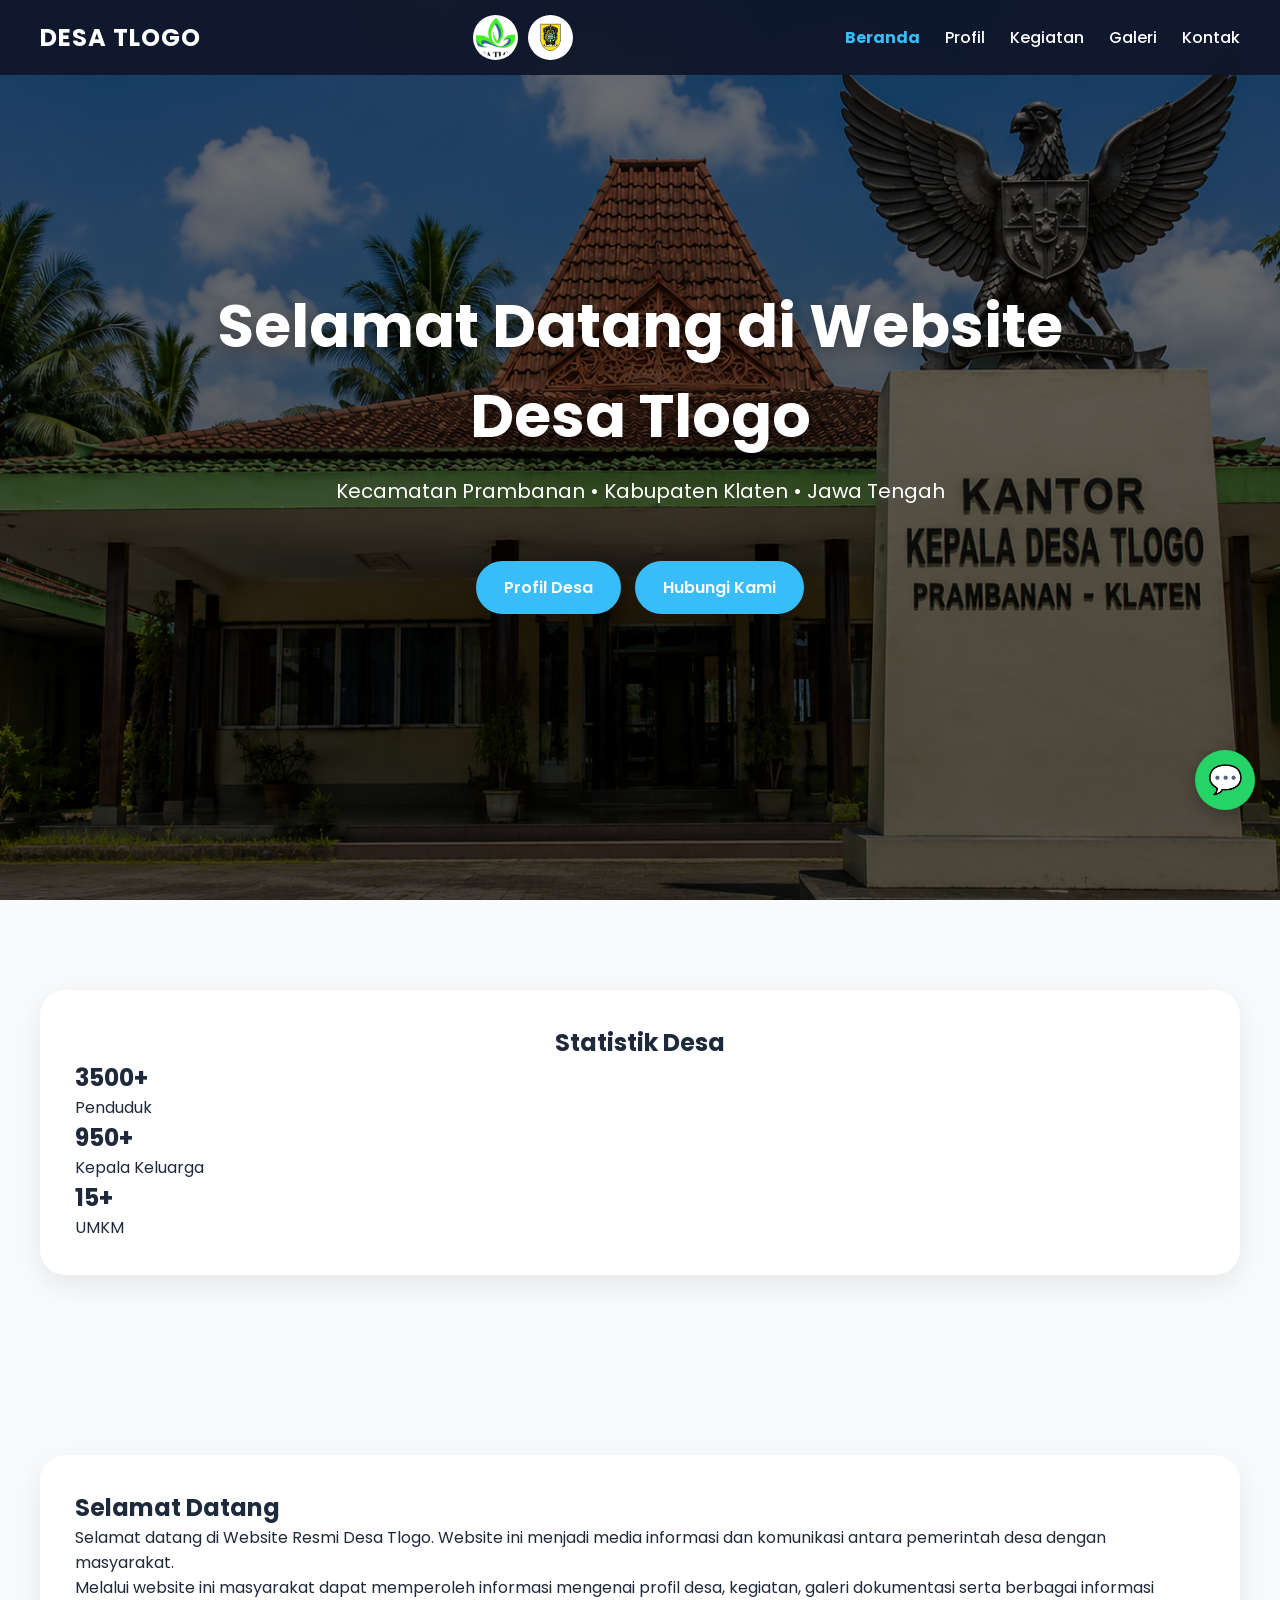
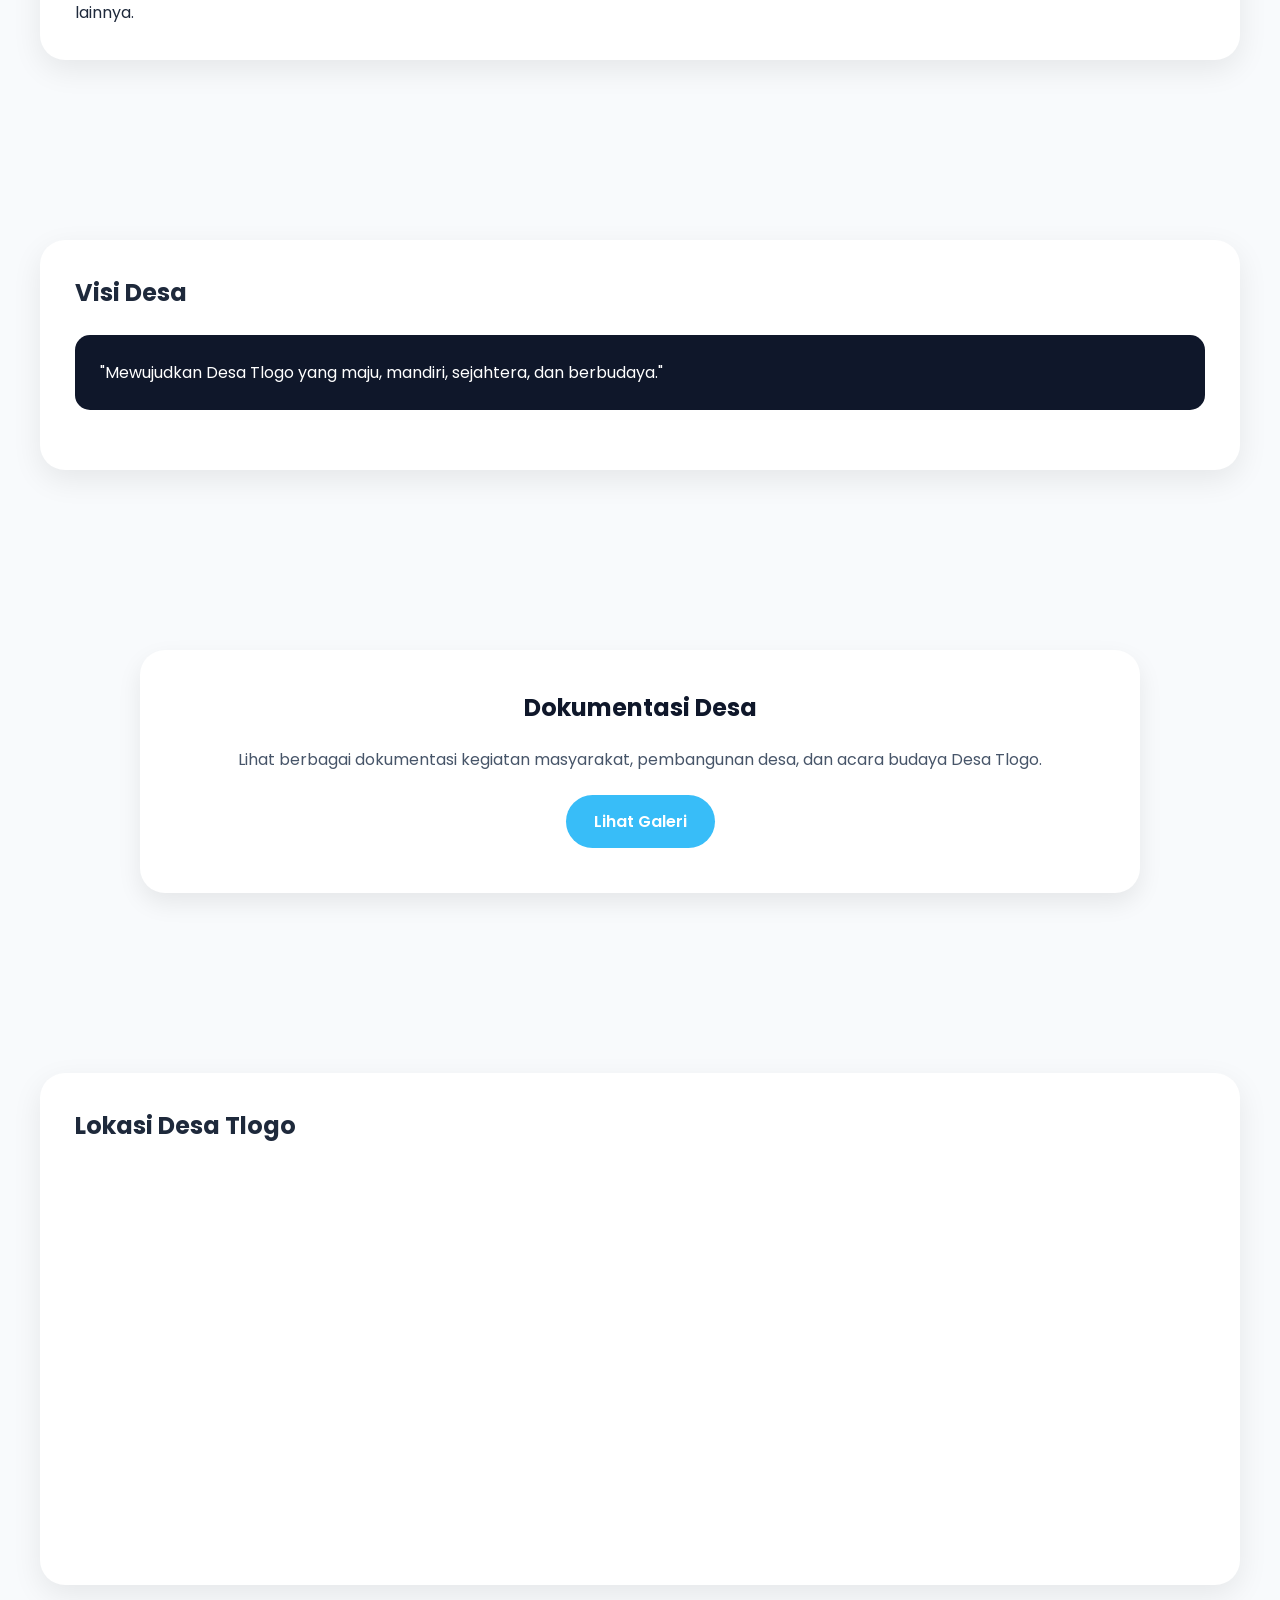
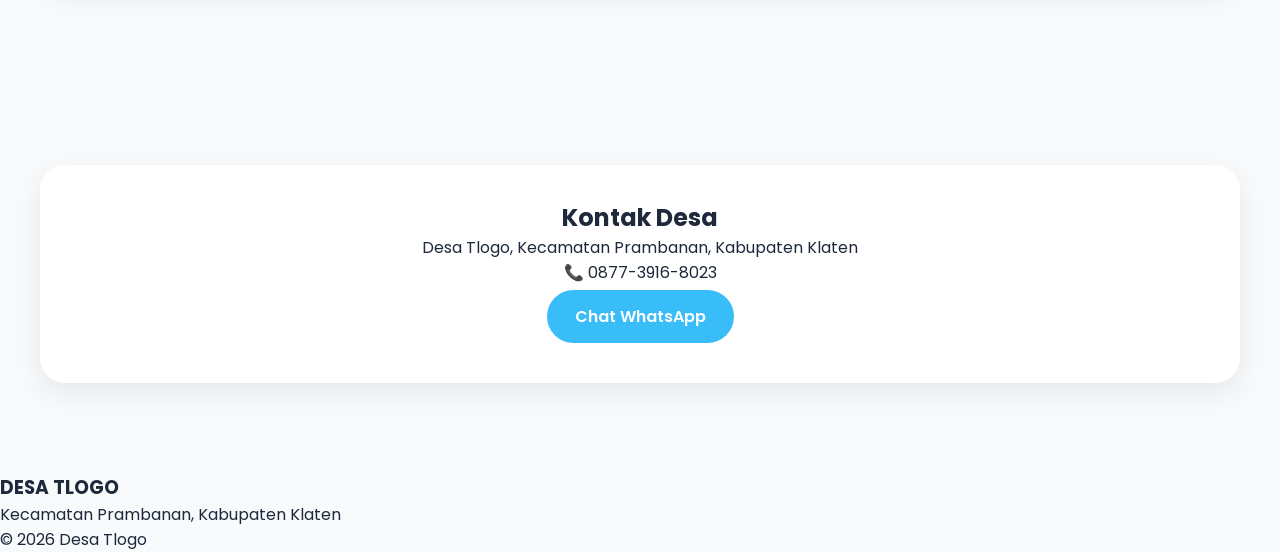
==== index.html @ f0f94051 "Add files via upload" ====
<!DOCTYPE html>
<html lang="id">
<head>
<meta charset="UTF-8">
<meta name="viewport" content="width=device-width, initial-scale=1.0">

<title>Desa Tlogo</title>

<link rel="stylesheet" href="style.css">

<link rel="preconnect" href="https://fonts.googleapis.com">
<link href="https://fonts.googleapis.com/css2?family=Poppins:wght@300;400;500;600;700&display=swap" rel="stylesheet">

</head>

<body>

<!-- ================= HEADER ================= -->

<header class="header">

    <div class="header-title">
        DESA TLOGO
    </div>

    <div class="header-logos">
        <img src="assets/logo-desa.jpg" class="logo-img" alt="Logo Desa">
        <img src="assets/logo-klaten.jpg" class="logo-img" alt="Logo Klaten">
    </div>

    <ul class="menu">
        <li><a href="index.html">Beranda</a></li>
        <li><a href="profil.html">Profil</a></li>
        <li><a href="kegiatan.html">Kegiatan</a></li>
        <li><a href="galeri.html">Galeri</a></li>
        <li><a href="kontak.html">Kontak</a></li>
    </ul>

</header>

<!-- ================= HERO ================= -->

<section class="hero">

    <img src="assets/bg-utama.jpg" class="hero-bg" alt="Desa Tlogo">

    <div class="hero-overlay"></div>

    <div class="hero-text">

        <h1>
            Selamat Datang di Website Desa Tlogo
        </h1>

        <p>
            Kecamatan Prambanan • Kabupaten Klaten • Jawa Tengah
        </p>

        <br>

        <a href="profil.html" class="btn">
            Profil Desa
        </a>

        <a href="kontak.html" class="btn">
            Hubungi Kami
        </a>

    </div>

</section>

<!-- ================= STATISTIK ================= -->

<section class="section">

    <div class="card">

        <h2 style="text-align:center;">
            Statistik Desa
        </h2>

        <div class="grid-kegiatan">

            <div class="kegiatan-item">
                <h2>3500+</h2>
                <p>Penduduk</p>
            </div>

            <div class="kegiatan-item">
                <h2>950+</h2>
                <p>Kepala Keluarga</p>
            </div>

            <div class="kegiatan-item">
                <h2>15+</h2>
                <p>UMKM</p>
            </div>

        </div>

    </div>

</section>

<!-- ================= SAMBUTAN ================= -->

<section class="section">

    <div class="card">

        <h2>Selamat Datang</h2>

        <p>
            Selamat datang di Website Resmi Desa Tlogo.
            Website ini menjadi media informasi dan komunikasi
            antara pemerintah desa dengan masyarakat.
        </p>

        <p>
            Melalui website ini masyarakat dapat memperoleh
            informasi mengenai profil desa, kegiatan,
            galeri dokumentasi serta berbagai informasi lainnya.
        </p>

    </div>

</section>

<!-- ================= VISI ================= -->

<section class="section">

    <div class="card">

        <h2>Visi Desa</h2>

        <div class="box-visi">

            "Mewujudkan Desa Tlogo yang maju,
            mandiri, sejahtera, dan berbudaya."

        </div>

    </div>

</section>

<!-- ================= GALERI DESA ================= -->

<section class="section">

    <div class="welcome-card">

        <h2>Dokumentasi Desa</h2>

        <p>
            Lihat berbagai dokumentasi kegiatan masyarakat,
            pembangunan desa, dan acara budaya Desa Tlogo.
        </p>

        <a href="galeri.html" class="btn">
            Lihat Galeri
        </a>

    </div>

</section>

<!-- ================= GOOGLE MAPS ================= -->

<section class="section">

    <div class="card">

        <h2>Lokasi Desa Tlogo</h2>

        <iframe
        src="https://www.google.com/maps?q=Desa+Tlogo+Prambanan+Klaten&output=embed"
        width="100%"
        height="400"
        style="border:0;border-radius:12px;"
        loading="lazy">
        </iframe>

    </div>

</section>

<!-- ================= KONTAK CEPAT ================= -->

<section class="section">

    <div class="card" style="text-align:center;">

        <h2>Kontak Desa</h2>

        <p>
            Desa Tlogo, Kecamatan Prambanan,
            Kabupaten Klaten
        </p>

        <p>
            📞 0877-3916-8023
        </p>

        <a href="https://wa.me/6287739168023"
           target="_blank"
           class="btn">

           Chat WhatsApp

        </a>

    </div>

</section>

<!-- ================= LIGHTBOX ================= -->

<div id="lightbox" class="lightbox">

    <span class="close-btn" onclick="closeImage()">
        &times;
    </span>

    <img id="lightbox-img" src="" alt="Preview">

</div>

<!-- ================= FOOTER ================= -->

<footer>

    <h3>DESA TLOGO</h3>

    <p>
        Kecamatan Prambanan, Kabupaten Klaten
    </p>

    <p>
        © 2026 Desa Tlogo
    </p>

</footer>

<!-- ================= WHATSAPP FLOAT ================= -->

<a href="https://wa.me/6287739168023"
   class="wa-float"
   target="_blank">

   💬

</a>

<!-- ================= BACK TO TOP ================= -->

<a href="#" class="back-top">
    ↑
</a>

<!-- ================= SCRIPT ================= -->

<script>

function openImage(src){
    document.getElementById("lightbox").style.display = "flex";
    document.getElementById("lightbox-img").src = src;
}

function closeImage(){
    document.getElementById("lightbox").style.display = "none";
}

</script>

<script src="script.js"></script>

</body>
</html>
---- style.css ----
/* ====================================
   DESA TLOGO PREMIUM WEBSITE
==================================== */

*{
    margin:0;
    padding:0;
    box-sizing:border-box;
}

html{
    scroll-behavior:smooth;
}

body{
    font-family:'Poppins',sans-serif;
    background:#f8fafc;
    color:#1e293b;
    overflow-x:hidden;
}

/* ====================================
   HEADER
==================================== */

.header{

    position:fixed;
    top:0;
    left:0;

    width:100%;

    display:flex;
    justify-content:space-between;
    align-items:center;

    padding:15px 40px;

    background:rgba(15,23,42,.95);

    backdrop-filter:blur(10px);

    z-index:9999;
}

.header-title{

    color:white;
    font-size:24px;
    font-weight:700;
    letter-spacing:1px;
}

.header-logos{

    display:flex;
    align-items:center;
    gap:10px;
}

.logo-img{

    width:45px;
    height:45px;

    border-radius:50%;

    object-fit:cover;

    background:white;
    padding:3px;
}

.menu{

    display:flex;
    gap:25px;

    list-style:none;
}

.menu a{

    color:white;
    text-decoration:none;

    font-weight:500;

    transition:.3s;
}

.menu a:hover{

    color:#38bdf8;
}

/* ====================================
   HERO
==================================== */

.hero{

    position:relative;

    width:100%;
    height:100vh;

    overflow:hidden;
}

.hero-bg{

    width:100%;
    height:100%;

    object-fit:cover;
}

.hero-overlay{

    position:absolute;

    top:0;
    left:0;

    width:100%;
    height:100%;

    background:
    linear-gradient(
        rgba(0,0,0,.55),
        rgba(0,0,0,.65)
    );
}

.hero-text{

    position:absolute;

    top:50%;
    left:50%;

    transform:
    translate(-50%,-50%);

    text-align:center;

    color:white;

    width:90%;
    max-width:900px;
}

.hero-text h1{

    font-size:60px;
    margin-bottom:15px;

    text-shadow:
    0 5px 15px rgba(0,0,0,.3);
}

.hero-text p{

    font-size:20px;

    margin-bottom:25px;
}

/* ====================================
   BUTTON
==================================== */

.btn{

    display:inline-block;

    padding:14px 28px;

    border-radius:50px;

    background:#38bdf8;

    color:white;

    text-decoration:none;

    font-weight:600;

    transition:.3s;

    margin:5px;
}

.btn:hover{

    transform:translateY(-4px);

    background:#0284c7;
}

/* ====================================
   SECTION
==================================== */

.section{

    padding:90px 20px;
}

.section-title{

    text-align:center;

    font-size:40px;

    margin-bottom:40px;

    color:#0f172a;
}

/* ====================================
   CARD
==================================== */

.card{

    background:white;

    max-width:1200px;

    margin:auto;

    padding:35px;

    border-radius:25px;

    box-shadow:
    0 10px 30px rgba(0,0,0,.08);

    transition:.3s;
}

.card:hover{

    transform:translateY(-5px);
}

/* ====================================
   STATISTIK
==================================== */

.stats{

    display:grid;

    grid-template-columns:
    repeat(auto-fit,minmax(220px,1fr));

    gap:25px;

    max-width:1200px;

    margin:60px auto;

    padding:0 20px;
}

.stat-card{

    background:white;

    padding:35px;

    border-radius:20px;

    text-align:center;

    box-shadow:
    0 10px 25px rgba(0,0,0,.08);

    transition:.3s;
}

.stat-card:hover{

    transform:translateY(-8px);
}

.stat-card h2{

    font-size:42px;

    color:#0284c7;

    margin-bottom:10px;
}

.stat-card p{

    color:#64748b;

    font-size:16px;
}

/* ====================================
   WELCOME
==================================== */

.welcome-card{

    max-width:1000px;

    margin:auto;

    background:white;

    padding:40px;

    border-radius:25px;

    text-align:center;

    box-shadow:
    0 10px 25px rgba(0,0,0,.08);
}

.welcome-card h2{

    margin-bottom:20px;

    color:#0f172a;
}

.welcome-card p{

    color:#475569;

    line-height:1.9;

    margin-bottom:15px;
}

/* ====================================
   VISI DESA
==================================== */

.vision-box{

    max-width:900px;

    margin:auto;

    text-align:center;

    background:
    linear-gradient(
        135deg,
        #0f172a,
        #1e293b
    );

    color:white;

    padding:50px;

    border-radius:25px;
}

.vision-box h2{

    margin-bottom:20px;

    font-size:32px;
}

.vision-box p{

    font-size:20px;

    line-height:1.8;
}

/* ====================================
   PROFIL
==================================== */

.profil-card{

    text-align:center;
}

.profil-img{

    width:100%;

    max-height:450px;

    object-fit:cover;

    border-radius:20px;

    cursor:pointer;

    box-shadow:
    0 10px 25px rgba(0,0,0,.15);

    transition:.4s;
}

.profil-img:hover{

    transform:scale(1.02);
}

.box-visi{

    background:#0f172a;

    color:white;

    padding:25px;

    border-radius:15px;

    margin:25px 0;
}

.misi-list{

    text-align:left;

    max-width:800px;

    margin:auto;

    padding-left:25px;
}

.misi-list li{

    margin-bottom:12px;
}

/* ====================================
   KONTAK
==================================== */

.contact-grid{

    display:grid;

    grid-template-columns:
    repeat(2,1fr);

    gap:30px;
}

.contact-card{

    background:white;

    padding:30px;

    border-radius:20px;

    box-shadow:
    0 10px 25px rgba(0,0,0,.08);
}

.contact-card h3{

    margin-bottom:15px;

    color:#0f172a;
}

.contact-card p{

    margin-bottom:10px;

    color:#475569;
}

/* ====================================
   KEGIATAN PREMIUM
==================================== */

.activity-grid{

    display:grid;

    grid-template-columns:
    repeat(auto-fit,minmax(320px,1fr));

    gap:25px;
}

.activity-card{

    background:white;

    border-radius:20px;

    overflow:hidden;

    box-shadow:
    0 10px 25px rgba(0,0,0,.08);

    transition:.4s;
}

.activity-card:hover{

    transform:translateY(-10px);
}

.activity-card img{

    width:100%;

    height:240px;

    object-fit:cover;

    cursor:pointer;

    transition:.4s;
}

.activity-card:hover img{

    transform:scale(1.05);
}

.activity-content{

    padding:25px;
}

.activity-content h3{

    margin-bottom:10px;

    color:#0f172a;
}

.activity-content p{

    color:#64748b;
}

/* ====================================
   GALERI PREMIUM
==================================== */

.gallery-premium{

    display:grid;

    grid-template-columns:
    repeat(auto-fit,minmax(250px,1fr));

    gap:20px;
}

.gallery-item{

    overflow:hidden;

    border-radius:20px;

    box-shadow:
    0 10px 25px rgba(0,0,0,.08);
}

.gallery-item img{

    width:100%;

    height:250px;

    object-fit:cover;

    cursor:pointer;

    transition:.5s;
}

.gallery-item:hover img{

    transform:scale(1.12);

    filter:brightness(1.1);
}

/* ====================================
   LIGHTBOX FULLSCREEN
==================================== */

.lightbox{

    display:none;

    position:fixed;

    top:0;
    left:0;

    width:100%;
    height:100%;

    background:rgba(0,0,0,.95);

    justify-content:center;
    align-items:center;

    z-index:999999;
}

.lightbox img{

    max-width:95%;
    max-height:90%;

    border-radius:15px;

    box-shadow:
    0 0 25px rgba(255,255,255,.15);
}

.close-btn{

    position:absolute;

    top:20px;
    right:35px;

    color:white;

    font-size:55px;

    cursor:pointer;

    transition:.3s;
}

.close-btn:hover{

    color:#38bdf8;
}

/* ====================================
   GOOGLE MAPS
==================================== */

.maps-container{

    overflow:hidden;

    border-radius:20px;

    box-shadow:
    0 10px 25px rgba(0,0,0,.08);
}

/* ====================================
   FOOTER MODERN
==================================== */

.footer{

    background:
    linear-gradient(
        135deg,
        #0f172a,
        #1e293b
    );

    color:white;

    text-align:center;

    padding:60px 20px;

    margin-top:60px;
}

.footer h3{

    font-size:28px;

    margin-bottom:10px;
}

.footer p{

    opacity:.9;

    margin-top:8px;
}

/* ====================================
   WHATSAPP FLOATING
==================================== */

.wa-float{

    position:fixed;

    right:25px;
    bottom:90px;

    width:60px;
    height:60px;

    border-radius:50%;

    background:#25D366;

    color:white;

    display:flex;

    justify-content:center;
    align-items:center;

    text-decoration:none;

    font-size:28px;

    box-shadow:
    0 5px 15px rgba(0,0,0,.25);

    z-index:9999;

    transition:.3s;
}

.wa-float:hover{

    transform:scale(1.1);
}

/* ====================================
   BACK TO TOP
==================================== */

.back-top{

    position:fixed;

    right:25px;
    bottom:20px;

    width:50px;
    height:50px;

    border-radius:50%;

    background:#0284c7;

    color:white;

    display:flex;

    justify-content:center;
    align-items:center;

    text-decoration:none;

    font-size:24px;

    box-shadow:
    0 5px 15px rgba(0,0,0,.25);

    z-index:9999;

    transition:.3s;
}

.back-top:hover{

    transform:translateY(-5px);
}

/* ====================================
   ANIMASI MASUK
==================================== */

.card,
.activity-card,
.gallery-item,
.contact-card,
.stat-card{

    animation:fadeUp .8s ease;
}

@keyframes fadeUp{

    from{

        opacity:0;
        transform:translateY(30px);
    }

    to{

        opacity:1;
        transform:translateY(0);
    }
}

/* ====================================
   RESPONSIVE TABLET
==================================== */

@media(max-width:992px){

    .hero-text h1{

        font-size:45px;
    }

    .section-title{

        font-size:34px;
    }
}

/* ====================================
   RESPONSIVE HP
==================================== */

@media(max-width:768px){

    .header{

        flex-direction:column;

        padding:15px;
    }

    .menu{

        flex-wrap:wrap;

        justify-content:center;

        gap:12px;

        margin-top:10px;
    }

    .hero-text h1{

        font-size:32px;
    }

    .hero-text p{

        font-size:16px;
    }

    .section-title{

        font-size:28px;
    }

    .profil-img{

        max-height:250px;
    }

    .contact-grid{

        grid-template-columns:1fr;
    }
}

/* ====================================
   RESPONSIVE HP KECIL
==================================== */

@media(max-width:480px){

    .hero-text h1{

        font-size:26px;
    }

    .header-title{

        font-size:18px;
    }

    .logo-img{

        width:38px;
        height:38px;
    }

    .card{

        padding:20px;
    }
}

/* ==========================
   FLYER KONTAK
========================== */

.flyer-img{
    width:250px;
    max-width:100%;
    height:auto;
    display:block;
    margin:20px auto;
    border-radius:15px;
    cursor:pointer;
    box-shadow:0 10px 25px rgba(0,0,0,.15);
    transition:.3s;
}

.flyer-img:hover{
    transform:scale(1.05);
}
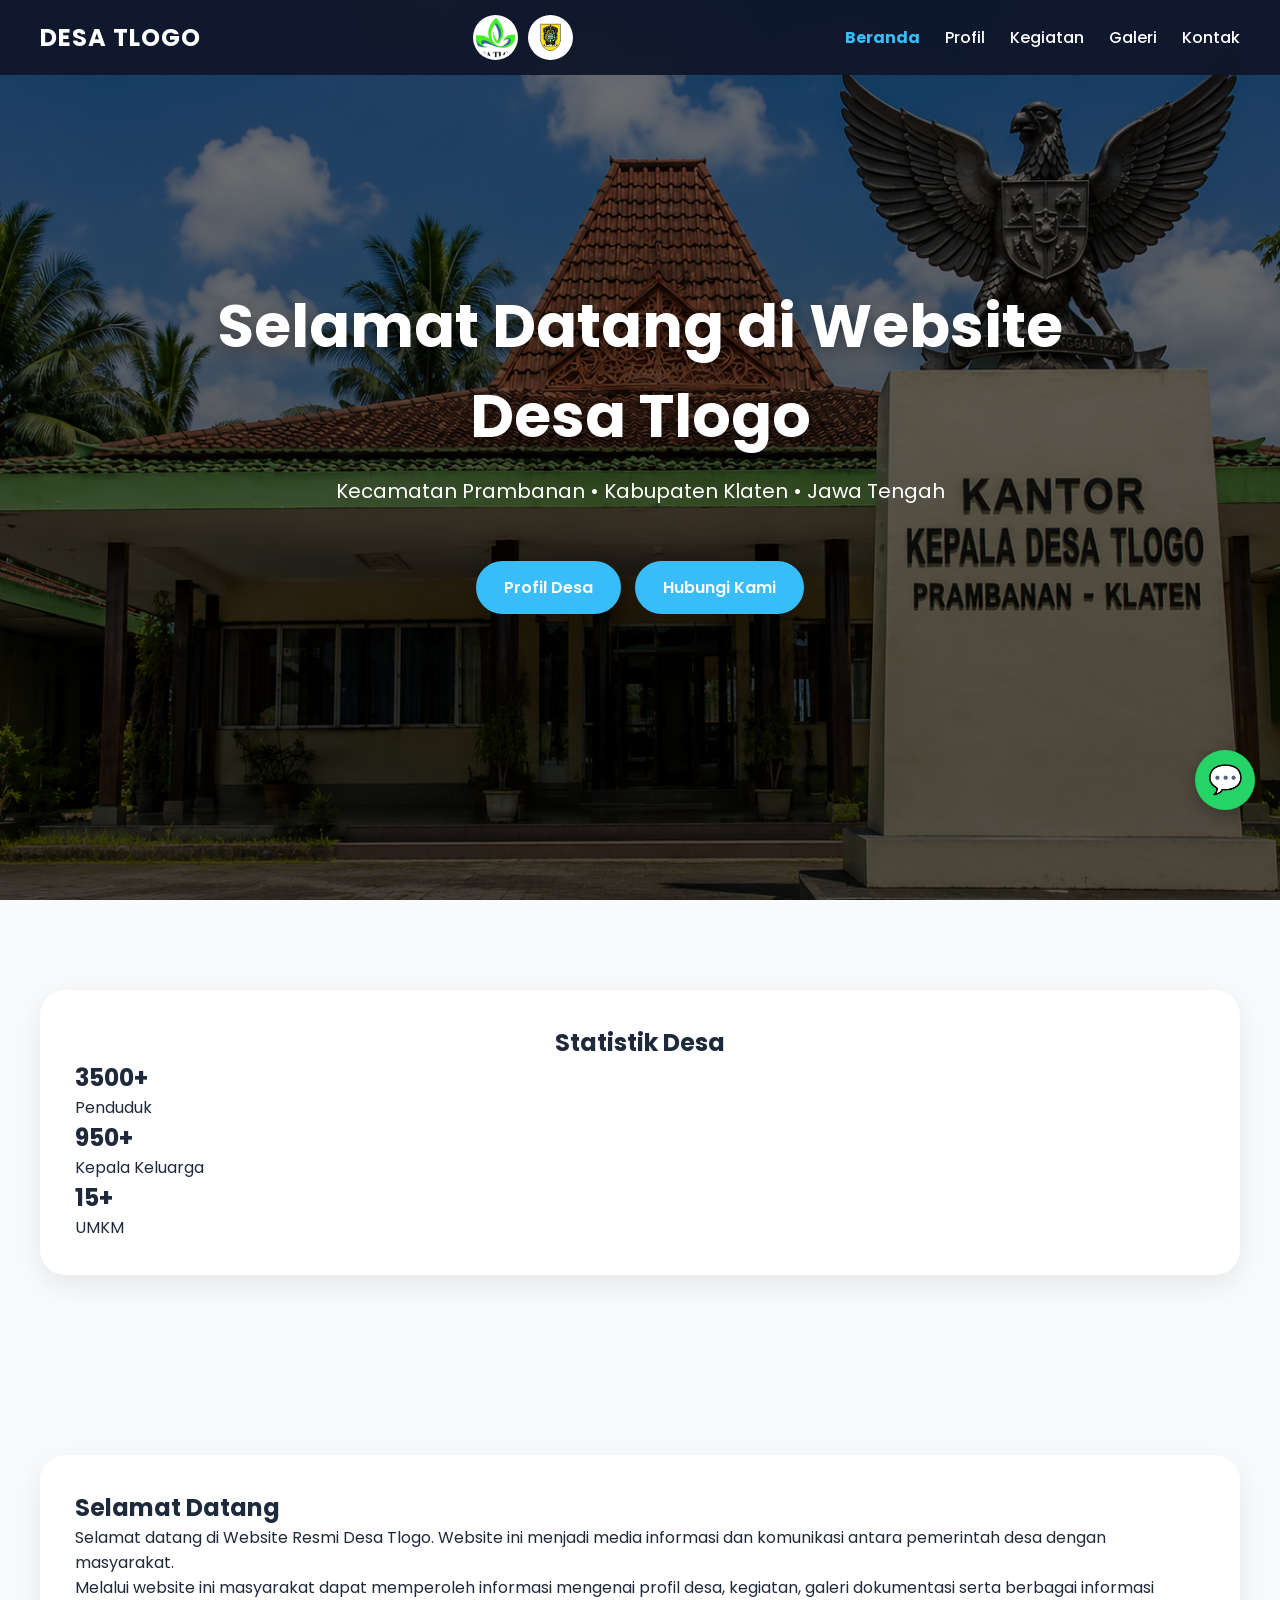
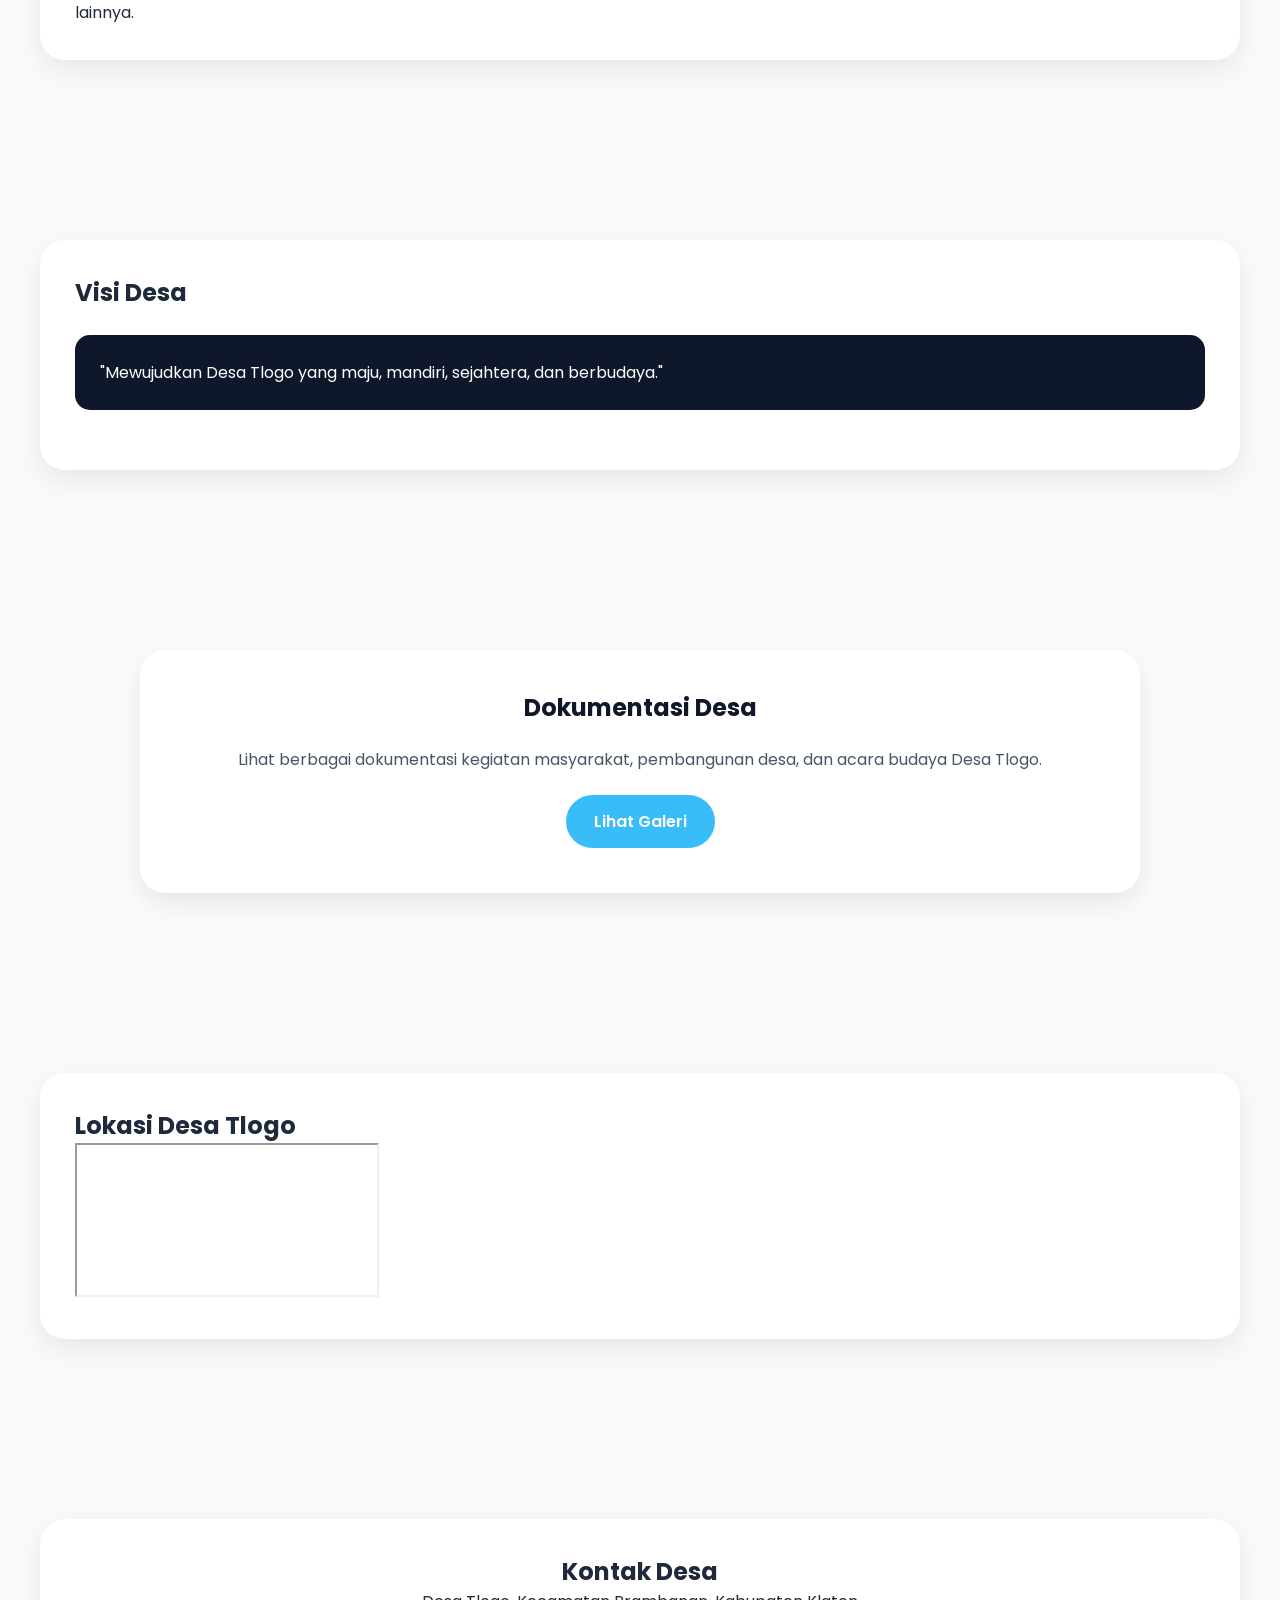
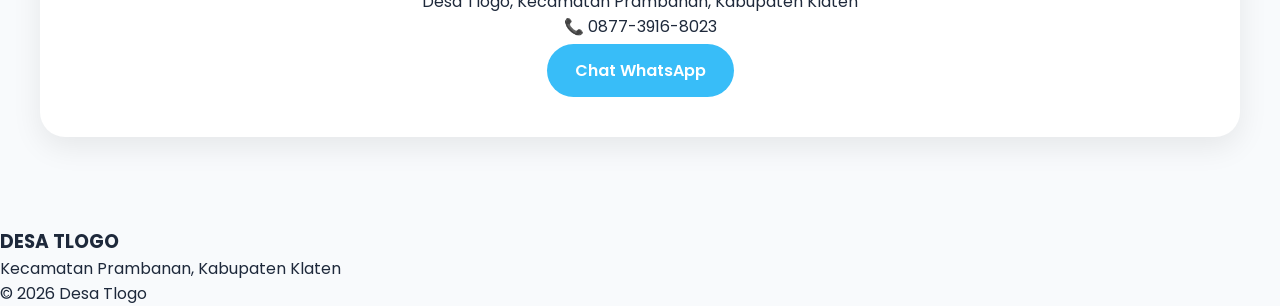
==== commit df0c80b9: "Update index.html" ====
--- a/index.html
+++ b/index.html
@@ -1,39 +1,68 @@
-<!DOCTYPE html>
-<html lang="id">
-<head>
-<meta charset="UTF-8">
+<!DOCTYPE html> <!-- Mendefinisikan dokumen sebagai HTML5 -->
+
+<html lang="id"> <!-- Bahasa utama website adalah Bahasa Indonesia -->
+
+<head> <!-- Bagian konfigurasi website -->
+
+<meta charset="UTF-8"> <!-- Mendukung karakter dan simbol UTF-8 -->
+
 <meta name="viewport" content="width=device-width, initial-scale=1.0">
-
-<title>Desa Tlogo</title>
+<!-- Membuat tampilan responsif di HP dan tablet -->
+
+<title>Desa Tlogo</title> <!-- Judul yang tampil di tab browser -->
 
 <link rel="stylesheet" href="style.css">
+<!-- Menghubungkan file CSS -->
 
 <link rel="preconnect" href="https://fonts.googleapis.com">
+<!-- Mempercepat koneksi ke Google Fonts -->
+
 <link href="https://fonts.googleapis.com/css2?family=Poppins:wght@300;400;500;600;700&display=swap" rel="stylesheet">
+<!-- Mengambil font Poppins -->
 
 </head>
 
-<body>
+<body> <!-- Awal isi website -->
 
 <!-- ================= HEADER ================= -->
 
-<header class="header">
+<header class="header"> <!-- Bagian kepala website -->
 
     <div class="header-title">
-        DESA TLOGO
-    </div>
-
-    <div class="header-logos">
-        <img src="assets/logo-desa.jpg" class="logo-img" alt="Logo Desa">
-        <img src="assets/logo-klaten.jpg" class="logo-img" alt="Logo Klaten">
-    </div>
-
-    <ul class="menu">
+        DESA TLOGO <!-- Nama website -->
+    </div>
+
+    <div class="header-logos"> <!-- Tempat logo desa -->
+
+        <img src="assets/logo-desa.jpg"
+             class="logo-img"
+             alt="Logo Desa">
+             <!-- Logo resmi Desa Tlogo -->
+
+        <img src="assets/logo-klaten.jpg"
+             class="logo-img"
+             alt="Logo Klaten">
+             <!-- Logo Kabupaten Klaten -->
+
+    </div>
+
+    <ul class="menu"> <!-- Menu navigasi website -->
+
         <li><a href="index.html">Beranda</a></li>
+        <!-- Menu menuju halaman utama -->
+
         <li><a href="profil.html">Profil</a></li>
+        <!-- Menu menuju halaman profil -->
+
         <li><a href="kegiatan.html">Kegiatan</a></li>
+        <!-- Menu menuju halaman kegiatan -->
+
         <li><a href="galeri.html">Galeri</a></li>
+        <!-- Menu menuju halaman galeri -->
+
         <li><a href="kontak.html">Kontak</a></li>
+        <!-- Menu menuju halaman kontak -->
+
     </ul>
 
 </header>
@@ -41,30 +70,40 @@
 <!-- ================= HERO ================= -->
 
 <section class="hero">
-
-    <img src="assets/bg-utama.jpg" class="hero-bg" alt="Desa Tlogo">
+<!-- Hero Section adalah tampilan pertama yang dilihat pengunjung -->
+
+    <img src="assets/bg-utama.jpg"
+         class="hero-bg"
+         alt="Desa Tlogo">
+         <!-- Background utama halaman -->
 
     <div class="hero-overlay"></div>
+    <!-- Lapisan gelap agar teks lebih jelas -->
 
     <div class="hero-text">
+    <!-- Tempat tulisan hero -->
 
         <h1>
             Selamat Datang di Website Desa Tlogo
         </h1>
+        <!-- Judul utama website -->
 
         <p>
             Kecamatan Prambanan • Kabupaten Klaten • Jawa Tengah
         </p>
+        <!-- Informasi lokasi desa -->
 
         <br>
 
         <a href="profil.html" class="btn">
             Profil Desa
         </a>
+        <!-- Tombol menuju halaman profil -->
 
         <a href="kontak.html" class="btn">
             Hubungi Kami
         </a>
+        <!-- Tombol menuju halaman kontak -->
 
     </div>
 
@@ -73,28 +112,43 @@
 <!-- ================= STATISTIK ================= -->
 
 <section class="section">
+<!-- Menampilkan data singkat desa -->
 
     <div class="card">
 
         <h2 style="text-align:center;">
             Statistik Desa
         </h2>
+        <!-- Judul statistik -->
 
         <div class="grid-kegiatan">
+        <!-- Layout grid untuk statistik -->
 
             <div class="kegiatan-item">
+
                 <h2>3500+</h2>
+                <!-- Jumlah penduduk -->
+
                 <p>Penduduk</p>
+
             </div>
 
             <div class="kegiatan-item">
+
                 <h2>950+</h2>
+                <!-- Jumlah kepala keluarga -->
+
                 <p>Kepala Keluarga</p>
+
             </div>
 
             <div class="kegiatan-item">
+
                 <h2>15+</h2>
+                <!-- Jumlah UMKM -->
+
                 <p>UMKM</p>
+
             </div>
 
         </div>
@@ -106,6 +160,7 @@
 <!-- ================= SAMBUTAN ================= -->
 
 <section class="section">
+<!-- Sambutan atau pengantar website -->
 
     <div class="card">
 
@@ -116,12 +171,14 @@
             Website ini menjadi media informasi dan komunikasi
             antara pemerintah desa dengan masyarakat.
         </p>
+        <!-- Paragraf pengenalan website -->
 
         <p>
             Melalui website ini masyarakat dapat memperoleh
             informasi mengenai profil desa, kegiatan,
             galeri dokumentasi serta berbagai informasi lainnya.
         </p>
+        <!-- Penjelasan fungsi website -->
 
     </div>
 
@@ -130,6 +187,7 @@
 <!-- ================= VISI ================= -->
 
 <section class="section">
+<!-- Menampilkan visi desa -->
 
     <div class="card">
 
@@ -141,6 +199,7 @@
             mandiri, sejahtera, dan berbudaya."
 
         </div>
+        <!-- Isi visi desa -->
 
     </div>
 
@@ -149,6 +208,7 @@
 <!-- ================= GALERI DESA ================= -->
 
 <section class="section">
+<!-- Ringkasan galeri -->
 
     <div class="welcome-card">
 
@@ -162,6 +222,7 @@
         <a href="galeri.html" class="btn">
             Lihat Galeri
         </a>
+        <!-- Tombol menuju halaman galeri -->
 
     </div>
 
@@ -170,17 +231,29 @@
 <!-- ================= GOOGLE MAPS ================= -->
 
 <section class="section">
+<!-- Menampilkan lokasi desa -->
 
     <div class="card">
 
         <h2>Lokasi Desa Tlogo</h2>
 
         <iframe
+
         src="https://www.google.com/maps?q=Desa+Tlogo+Prambanan+Klaten&output=embed"
+        <!-- Alamat Google Maps yang ditampilkan -->
+
         width="100%"
+        <!-- Lebar penuh -->
+
         height="400"
+        <!-- Tinggi peta -->
+
         style="border:0;border-radius:12px;"
+        <!-- Menghilangkan border dan memberi sudut melengkung -->
+
         loading="lazy">
+        <!-- Peta dimuat saat diperlukan agar lebih cepat -->
+
         </iframe>
 
     </div>
@@ -199,10 +272,12 @@
             Desa Tlogo, Kecamatan Prambanan,
             Kabupaten Klaten
         </p>
+        <!-- Alamat desa -->
 
         <p>
             📞 0877-3916-8023
         </p>
+        <!-- Nomor telepon desa -->
 
         <a href="https://wa.me/6287739168023"
            target="_blank"
@@ -211,6 +286,7 @@
            Chat WhatsApp
 
         </a>
+        <!-- Tombol membuka WhatsApp -->
 
     </div>
 
@@ -219,28 +295,39 @@
 <!-- ================= LIGHTBOX ================= -->
 
 <div id="lightbox" class="lightbox">
-
-    <span class="close-btn" onclick="closeImage()">
+<!-- Popup untuk memperbesar gambar -->
+
+    <span class="close-btn"
+          onclick="closeImage()">
+
         &times;
+
     </span>
-
-    <img id="lightbox-img" src="" alt="Preview">
+    <!-- Tombol menutup popup -->
+
+    <img id="lightbox-img"
+         src=""
+         alt="Preview">
+    <!-- Tempat menampilkan gambar besar -->
 
 </div>
 
 <!-- ================= FOOTER ================= -->
 
 <footer>
+<!-- Bagian paling bawah website -->
 
     <h3>DESA TLOGO</h3>
 
     <p>
         Kecamatan Prambanan, Kabupaten Klaten
     </p>
+    <!-- Lokasi desa -->
 
     <p>
         © 2026 Desa Tlogo
     </p>
+    <!-- Hak cipta website -->
 
 </footer>
 
@@ -254,28 +341,42 @@
 
 </a>
 
+<!-- Tombol WhatsApp mengambang di pojok layar -->
+
 <!-- ================= BACK TO TOP ================= -->
 
 <a href="#" class="back-top">
     ↑
 </a>
 
+<!-- Tombol kembali ke bagian atas halaman -->
+
 <!-- ================= SCRIPT ================= -->
 
 <script>
 
 function openImage(src){
+    // Fungsi membuka gambar
+
     document.getElementById("lightbox").style.display = "flex";
+    // Menampilkan popup
+
     document.getElementById("lightbox-img").src = src;
+    // Mengganti gambar sesuai yang dipilih
 }
 
 function closeImage(){
+    // Fungsi menutup popup
+
     document.getElementById("lightbox").style.display = "none";
+    // Menyembunyikan popup
 }
 
 </script>
 
 <script src="script.js"></script>
-
-</body>
-</html>+<!-- Menghubungkan file JavaScript eksternal -->
+
+</body> <!-- Akhir isi website -->
+
+</html> <!-- Akhir dokumen HTML -->
--- a/style.css
+++ b/style.css
@@ -926,4 +926,52 @@
 
 .flyer-img:hover{
     transform:scale(1.05);
-}+}
+
+/* ================= DOWNLOAD ================= */
+
+.download-buttons{
+    display:flex;
+    flex-direction:column;
+    gap:15px;
+    margin-top:20px;
+}
+
+.download-btn{
+    display:block;
+    text-decoration:none;
+    text-align:center;
+    padding:14px;
+    border-radius:10px;
+    font-weight:600;
+    color:white;
+    transition:0.3s;
+}
+
+.download-btn:hover{
+    transform:translateY(-3px);
+}
+
+.flyer-btn{
+    background:#2e7d32;
+}
+
+.flyer-btn:hover{
+    background:#1b5e20;
+}
+
+.pdf-btn{
+    background:#d32f2f;
+}
+
+.pdf-btn:hover{
+    background:#b71c1c;
+}
+
+.flyer-img{
+    width:100%;
+    border-radius:12px;
+    cursor:pointer;
+    margin-top:15px;
+    box-shadow:0 4px 10px rgba(0,0,0,0.2);
+}
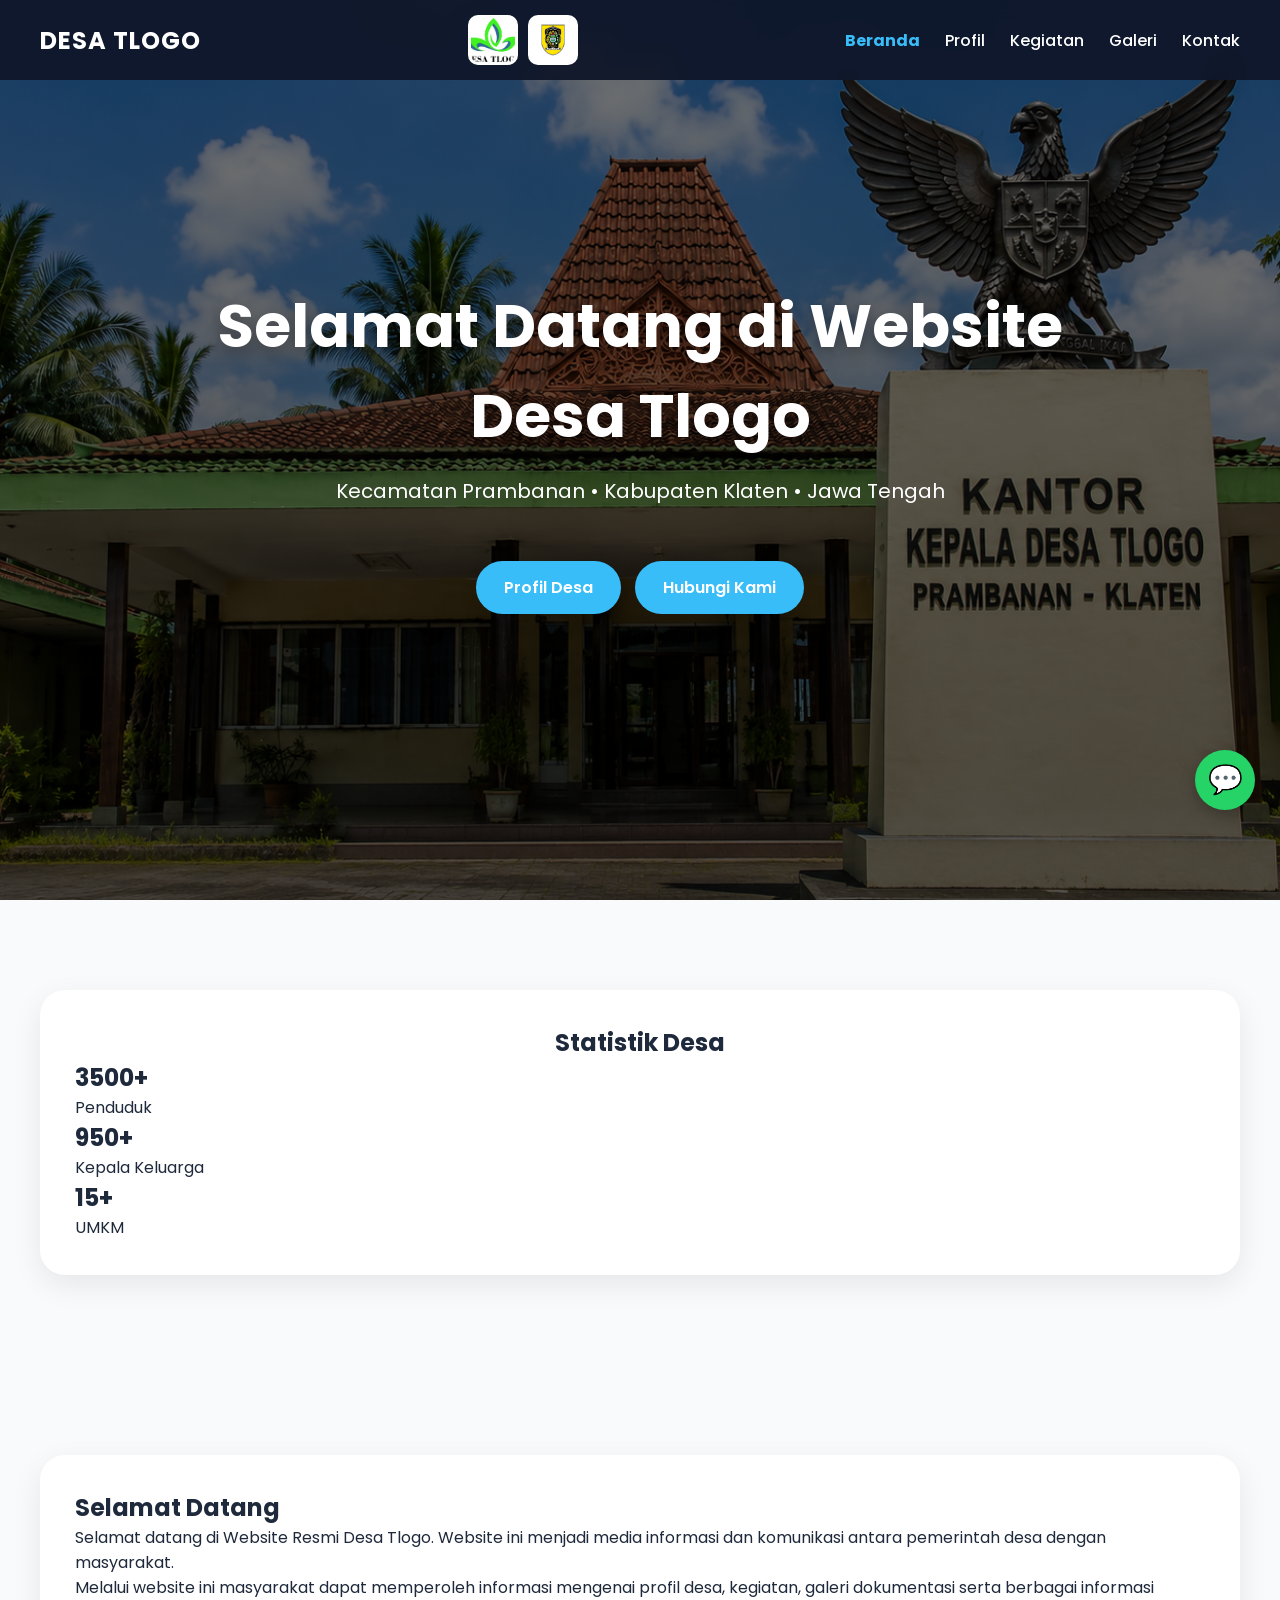
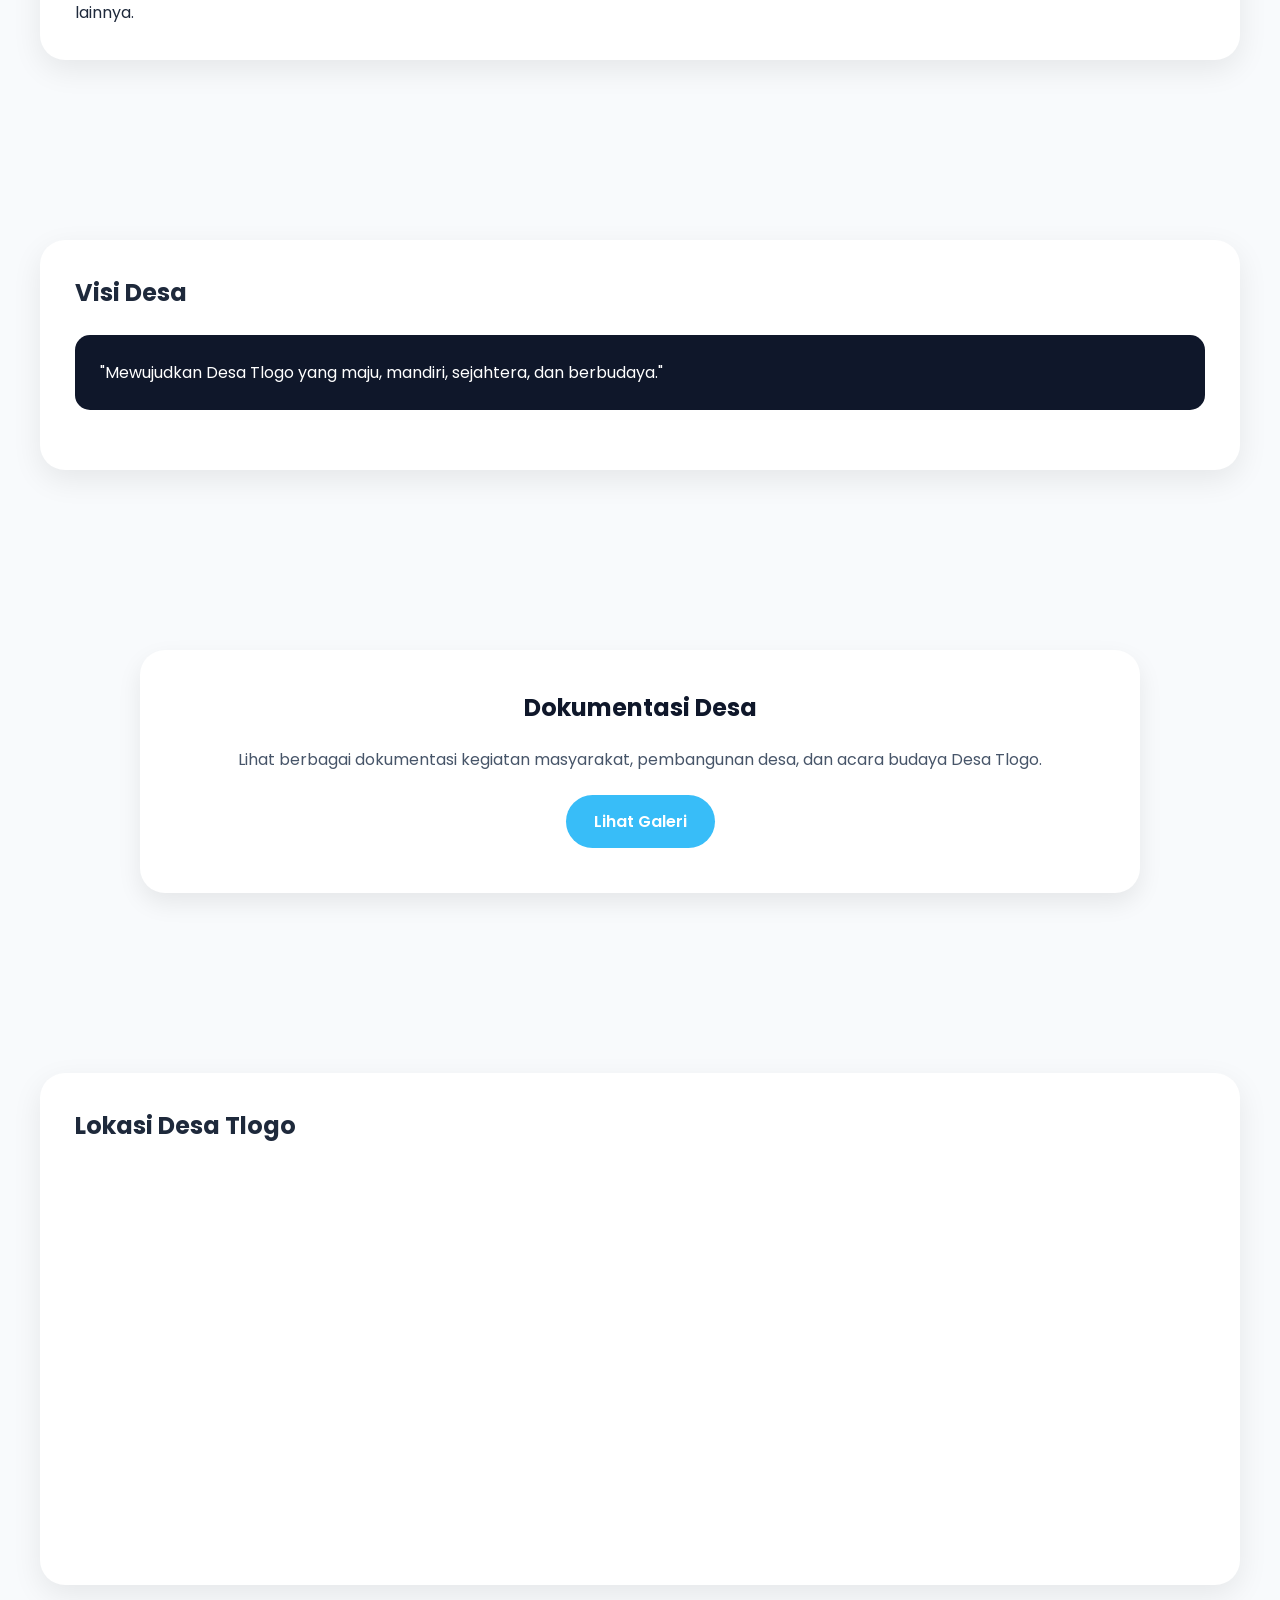
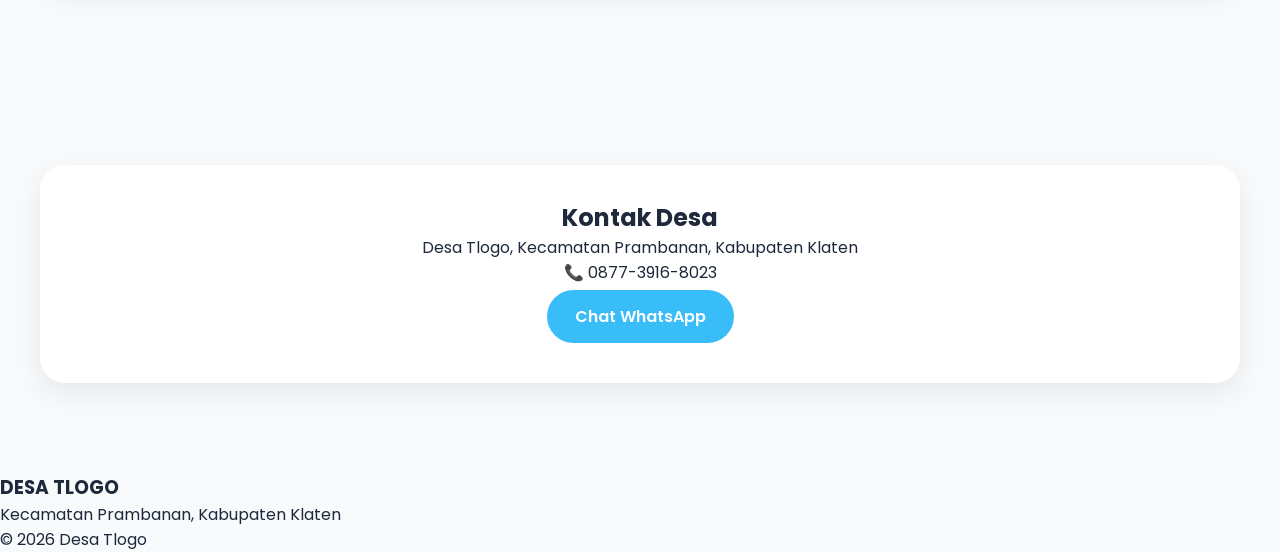
==== commit a292d1b6: "Update index.html" ====
--- a/index.html
+++ b/index.html
@@ -231,35 +231,25 @@
 <!-- ================= GOOGLE MAPS ================= -->
 
 <section class="section">
-<!-- Menampilkan lokasi desa -->
-
-    <div class="card">
+<div class="card">
 
         <h2>Lokasi Desa Tlogo</h2>
 
         <iframe
-
-        src="https://www.google.com/maps?q=Desa+Tlogo+Prambanan+Klaten&output=embed"
-        <!-- Alamat Google Maps yang ditampilkan -->
-
+        src="https://www.google.com/maps/embed?pb=!1m18!1m12!1m3!1d15812.33924373404!2d110.487815!3d-7.750753!2m3!1f0!2f0!3f0!3m2!1i1024!2i768!4f13.1!3m3!1m2!1s0x2e7a22200079cff9%3A0x05027a76e3569a30!2sTlogo%2C%20Kec.%20Prambanan%2C%20Kabupaten%20Klaten%2C%20Jawa%20Tengah!5e0!3m2!1sid!2sid!4v1717480000000!5m2!1sid!2sid"
         width="100%"
-        <!-- Lebar penuh -->
-
         height="400"
-        <!-- Tinggi peta -->
-
         style="border:0;border-radius:12px;"
-        <!-- Menghilangkan border dan memberi sudut melengkung -->
-
-        loading="lazy">
-        <!-- Peta dimuat saat diperlukan agar lebih cepat -->
+        allowfullscreen="" 
+        
+        loading="lazy"
+        referrerpolicy="no-referrer-when-downgrade">
 
         </iframe>
 
     </div>
 
 </section>
-
 <!-- ================= KONTAK CEPAT ================= -->
 
 <section class="section">
--- a/style.css
+++ b/style.css
@@ -3,20 +3,20 @@
 ==================================== */
 
 *{
-    margin:0;
-    padding:0;
-    box-sizing:border-box;
+    margin:0;          /* Menghilangkan margin bawaan browser pada semua elemen */
+    padding:0;         /* Menghilangkan padding bawaan browser pada semua elemen */
+    box-sizing:border-box; /* Membuat perhitungan lebar/tinggi elemen menyertakan padding dan border */
 }
 
 html{
-    scroll-behavior:smooth;
+    scroll-behavior:smooth; /* Memberikan efek animasi gulir (scroll) yang halus saat navigasi diklik */
 }
 
 body{
-    font-family:'Poppins',sans-serif;
-    background:#f8fafc;
-    color:#1e293b;
-    overflow-x:hidden;
+    font-family:'Poppins',sans-serif; /* Mengatur jenis font utama menggunakan Poppins */
+    background:#f8fafc;               /* Mengatur warna latar belakang halaman (abu-abu sangat muda) */
+    color:#1e293b;                    /* Mengatur warna teks utama (biru gelap) */
+    overflow-x:hidden;                 /* Menyembunyikan konten yang meluber ke kanan agar tidak ada scrollbar horizontal */
 }
 
 /* ====================================
@@ -24,75 +24,68 @@
 ==================================== */
 
 .header{
-
-    position:fixed;
-    top:0;
-    left:0;
-
-    width:100%;
-
-    display:flex;
-    justify-content:space-between;
-    align-items:center;
-
-    padding:15px 40px;
-
-    background:rgba(15,23,42,.95);
-
-    backdrop-filter:blur(10px);
-
-    z-index:9999;
+    position:fixed;                 /* Membuat header tetap melayang di posisi atas saat di-scroll */
+    top:0;                          /* Menempelkan header tepat di batas atas layar */
+    left:0;                         /* Menempelkan header tepat di batas kiri layar */
+
+    width:100%;                     /* Mengatur lebar header agar penuh seukuran layar */
+
+    display:flex;                   /* Mengaktifkan sistem layout Flexbox */
+    justify-content:space-between;  /* Memisahkan logo dan menu ke ujung kiri dan kanan */
+    align-items:center;             /* Mengatur posisi vertikal item di dalam header agar sejajar di tengah */
+
+    padding:15px 40px;              /* Memberikan jarak dalam: 15px (atas-bawah) dan 40px (kiri-kanan) */
+
+    background:#0f172af2;           /* Warna latar belakang header (biru sangat gelap dengan sedikit transparansi) */
+
+    backdrop-filter:blur(10px);     /* Memberikan efek buram/blur pada konten di belakang header */
+
+    z-index:9999;                   /* Memastikan header selalu berada di lapisan paling atas dari elemen lain */
 }
 
 .header-title{
-
-    color:white;
-    font-size:24px;
-    font-weight:700;
-    letter-spacing:1px;
+    color:white;                    /* Mengatur warna teks judul header menjadi putih */
+    font-size:24px;                 /* Mengatur ukuran font judul sebesar 24 pixel */
+    font-weight:700;                /* Membuat teks judul menjadi tebal (bold) */
+    letter-spacing:1px;             /* Memberikan jarak antar huruf sebesar 1 pixel */
 }
 
 .header-logos{
-
-    display:flex;
-    align-items:center;
-    gap:10px;
+    display:flex;                   /* Menggunakan flexbox untuk menyusun logo di dalam header */
+    align-items:center;             /* Menyejajarkan logo secara vertikal di tengah */
+    gap:10px;                       /* Memberikan jarak antar elemen logo sebesar 10 pixel */
 }
 
 .logo-img{
-
-    width:45px;
-    height:45px;
-
-    border-radius:50%;
-
-    object-fit:cover;
-
-    background:white;
-    padding:3px;
+    width:50px;                    /* Mengatur lebar gambar logo sebesar 500 pixel */
+    height:50px;                    /* Mengatur tinggi gambar logo sebesar 50 pixel */
+
+    border-radius:20%;              /* Membuat sudut gambar logo melengkung sebesar 20% */
+
+    object-fit:cover;               /* Memastikan gambar proporsional dan memotong area luar jika tidak muat */
+
+    background:white;               /* Memberikan warna latar belakang putih di sekitar gambar */
+    padding:3px;                    /* Memberikan jarak dalam sebesar 3 pixel antara gambar dan border */
 }
 
 .menu{
-
-    display:flex;
-    gap:25px;
-
-    list-style:none;
+    display:flex;                   /* Menyusun daftar menu secara horizontal ke samping */
+    gap:25px;                       /* Memberikan jarak antar menu sebesar 25 pixel */
+
+    list-style:none;                /* Menghilangkan tanda titik (bullet) bawaan daftar list */
 }
 
 .menu a{
-
-    color:white;
-    text-decoration:none;
-
-    font-weight:500;
-
-    transition:.3s;
+    color:white;                    /* Mengatur warna teks tautan menu menjadi putih */
+    text-decoration:none;           /* Menghilangkan garis bawah pada teks tautan */
+
+    font-weight:500;                /* Mengatur ketebalan font teks menu */
+
+    transition:.3s;                 /* Memberikan durasi transisi 0.3 detik saat terjadi perubahan gaya */
 }
 
 .menu a:hover{
-
-    color:#38bdf8;
+    color:#38bdf8;                  /* Mengubah warna teks menu menjadi biru muda saat kursor diarahkan ke atasnya */
 }
 
 /* ====================================
@@ -100,72 +93,66 @@
 ==================================== */
 
 .hero{
-
-    position:relative;
-
-    width:100%;
-    height:100vh;
-
-    overflow:hidden;
+    position:relative;              /* Menentukan basis posisi untuk elemen anak yang menggunakan absolute */
+
+    width:100%;                     /* Mengatur lebar area hero agar penuh 100% */
+    height:100vh;                   /* Mengatur tinggi area hero memenuhi 100% tinggi layar browser */
+
+    overflow:hidden;                /* Menyembunyikan bagian gambar hero yang melampaui batas area */
 }
 
 .hero-bg{
-
-    width:100%;
-    height:100%;
-
-    object-fit:cover;
+    width:100%;                     /* Mengatur lebar gambar latar belakang hero sebesar 100% */
+    height:100%;                    /* Mengatur tinggi gambar latar belakang hero sebesar 100% */
+
+    object-fit:cover;               /* Memastikan gambar latar belakang memenuhi area tanpa merusak proporsi */
 }
 
 .hero-overlay{
-
-    position:absolute;
-
-    top:0;
-    left:0;
-
-    width:100%;
-    height:100%;
+    position:absolute;              /* Mengatur posisi lapisan gelap menimpa gambar latar belakang */
+
+    top:0;                          /* Menempelkan lapisan dari batas atas hero */
+    left:0;                         /* Menempelkan lapisan dari batas kiri hero */
+
+    width:100%;                     /* Mengatur lebar lapisan agar menutupi seluruh hero */
+    height:100%;                    /* Mengatur tinggi lapisan agar menutupi seluruh hero */
 
     background:
     linear-gradient(
-        rgba(0,0,0,.55),
-        rgba(0,0,0,.65)
+        rgba(0,0,0,.55),            /* Efek gradasi warna hitam transparan atas (kegelapan 55%) */
+        rgba(0,0,0,.65)             /* Efek gradasi warna hitam transparan bawah (kegelapan 65%) */
     );
 }
 
 .hero-text{
-
-    position:absolute;
-
-    top:50%;
-    left:50%;
+    position:absolute;              /* Mengatur posisi absolut untuk teks di atas lapisan hero */
+
+    top:50%;                        /* Menempatkan titik atas teks di tengah area hero (50%) */
+    left:50%;                       /* Menempatkan titik kiri teks di tengah area hero (50%) */
 
     transform:
-    translate(-50%,-50%);
-
-    text-align:center;
-
-    color:white;
-
-    width:90%;
-    max-width:900px;
+    translate(-50%,-50%);           /* Menggeser teks kembali agar benar-benar presisi di tengah-tengah */
+
+    text-align:center;              /* Mengatur rata tengah untuk baris teks di dalam hero */
+
+    color:white;                    /* Mengubah warna seluruh teks di hero menjadi putih */
+
+    width:90%;                      /* Mengatur lebar fleksibel maksimal teks sebesar 90% pada layar kecil */
+    max-width:900px;                /* Membatasi lebar teks tidak akan lebih dari 900 pixel pada layar besar */
 }
 
 .hero-text h1{
-
-    font-size:60px;
-    margin-bottom:15px;
+    font-size:60px;                 /* Mengatur ukuran font judul utama hero sebesar 60 pixel */
+    margin-bottom:15px;             /* Memberikan jarak luar ke bawah dari judul sebesar 15 pixel */
 
     text-shadow:
-    0 5px 15px rgba(0,0,0,.3);
+    0 5px 15px rgba(0,0,0,.3);      /* Memberikan efek bayangan pada teks agar lebih mudah dibaca */
 }
 
 .hero-text p{
-
-    font-size:20px;
-
-    margin-bottom:25px;
+    font-size:20px;                 /* Mengatur ukuran font paragraf deskripsi hero sebesar 20 pixel */
+
+    margin-bottom:25px;             /* Memberikan jarak luar ke bawah dari paragraf sebesar 25 pixel */
 }
 
 /* ====================================
@@ -173,31 +160,29 @@
 ==================================== */
 
 .btn{
-
-    display:inline-block;
-
-    padding:14px 28px;
-
-    border-radius:50px;
-
-    background:#38bdf8;
-
-    color:white;
-
-    text-decoration:none;
-
-    font-weight:600;
-
-    transition:.3s;
-
-    margin:5px;
+    display:inline-block;           /* Membuat tombol berkarakter seperti block tetapi bisa sejajar horizontal */
+
+    padding:14px 28px;              /* Memberikan jarak dalam tombol: 14px (atas-bawah) dan 28px (kiri-kanan) */
+
+    border-radius:50px;             /* Membuat bentuk tombol menjadi lonjong/kapsul */
+
+    background:#38bdf8;             /* Mengatur warna latar belakang tombol (biru cerah) */
+
+    color:white;                    /* Mengatur warna teks di dalam tombol menjadi putih */
+
+    text-decoration:none;           /* Menghilangkan garis bawah bawaan tag tautan pada tombol */
+
+    font-weight:600;                /* Mengatur teks tombol menjadi agak tebal */
+
+    transition:.3s;                 /* Memberikan efek transisi halus berdurasi 0.3 detik */
+
+    margin:5px;                     /* Memberikan jarak luar di sekeliling tombol sebesar 5 pixel */
 }
 
 .btn:hover{
-
-    transform:translateY(-4px);
-
-    background:#0284c7;
+    transform:translateY(-4px);     /* Memberikan efek animasi tombol terangkat ke atas sejauh 4 pixel saat di-hover */
+
+    background:#0284c7;             /* Mengubah warna latar belakang tombol menjadi biru yang lebih gelap saat di-hover */
 }
 
 /* ====================================
@@ -205,19 +190,17 @@
 ==================================== */
 
 .section{
-
-    padding:90px 20px;
+    padding:90px 20px;              /* Jarak dalam section: 90px (jarak antar section) dan 20px (jarak aman kiri-kanan) */
 }
 
 .section-title{
-
-    text-align:center;
-
-    font-size:40px;
-
-    margin-bottom:40px;
-
-    color:#0f172a;
+    text-align:center;              /* Mengatur teks judul section menjadi rata tengah */
+
+    font-size:40px;                 /* Mengatur ukuran teks judul section sebesar 40 pixel */
+
+    margin-bottom:40px;             /* Memberikan jarak luar di bawah judul sebelum konten section dimulai */
+
+    color:#0f172a;                  /* Mengatur warna teks judul section menjadi biru gelap pekat */
 }
 
 /* ====================================
@@ -225,26 +208,24 @@
 ==================================== */
 
 .card{
-
-    background:white;
-
-    max-width:1200px;
-
-    margin:auto;
-
-    padding:35px;
-
-    border-radius:25px;
-
-    box-shadow:
-    0 10px 30px rgba(0,0,0,.08);
-
-    transition:.3s;
+    background:white;               /* Mengatur warna latar belakang kartu menjadi putih */
+
+    max-width:1200px;               /* Membatasi lebar maksimal kartu sebesar 1200 pixel */
+
+    margin:auto;                    /* Mengatur posisi kartu agar otomatis berada di tengah-tengah halaman */
+
+    padding:35px;                   /* Memberikan jarak dalam konten di dalam kartu sebesar 35 pixel */
+
+    border-radius:25px;             /* Membuat sudut-sudut kartu melengkung halus sebesar 25 pixel */
+
+    box-shadow:
+    0 10px 30px rgba(0,0,0,.08);    /* Memberikan efek bayangan lembut di bawah kartu */
+
+    transition:.3s;                 /* Memberikan efek transisi berdurasi 0.3 detik untuk animasi hover */
 }
 
 .card:hover{
-
-    transform:translateY(-5px);
+    transform:translateY(-5px);     /* Menggeser kartu sedikit ke atas sejauh 5 pixel saat disorot kursor */
 }
 
 /* ====================================
@@ -252,56 +233,51 @@
 ==================================== */
 
 .stats{
-
-    display:grid;
+    display:grid;                   /* Mengaktifkan sistem layout Grid */
 
     grid-template-columns:
-    repeat(auto-fit,minmax(220px,1fr));
-
-    gap:25px;
-
-    max-width:1200px;
-
-    margin:60px auto;
-
-    padding:0 20px;
+    repeat(auto-fit,minmax(220px,1fr)); /* Mengatur kolom responsif otomatis, minimal lebar kolom 220px */
+
+    gap:25px;                       /* Mengatur jarak antar kartu statistik sebesar 25 pixel */
+
+    max-width:1200px;               /* Mengatur lebar maksimal area statistik sebesar 1200 pixel */
+
+    margin:60px auto;               /* Jarak luar: 60px (atas-bawah) dan otomatis ke tengah (kiri-kanan) */
+
+    padding:0 20px;                 /* Memberikan jarak aman di dalam area kiri dan kanan sebesar 20 pixel */
 }
 
 .stat-card{
-
-    background:white;
-
-    padding:35px;
-
-    border-radius:20px;
-
-    text-align:center;
-
-    box-shadow:
-    0 10px 25px rgba(0,0,0,.08);
-
-    transition:.3s;
+    background:white;               /* Mengatur latar belakang kartu statistik menjadi putih */
+
+    padding:35px;                   /* Memberikan jarak dalam kartu statistik sebesar 35 pixel */
+
+    border-radius:20px;             /* Membuat sudut kartu statistik melengkung sebesar 20 pixel */
+
+    text-align:center;              /* Mengatur semua teks di dalam kartu statistik menjadi rata tengah */
+
+    box-shadow:
+    0 10px 25px rgba(0,0,0,.08);    /* Memberikan efek bayangan lembut pada kartu statistik */
+
+    transition:.3s;                 /* Memberikan efek transisi halus selama 0.3 detik */
 }
 
 .stat-card:hover{
-
-    transform:translateY(-8px);
+    transform:translateY(-8px);     /* Menggeser kartu statistik ke atas sejauh 8 pixel saat disorot kursor */
 }
 
 .stat-card h2{
-
-    font-size:42px;
-
-    color:#0284c7;
-
-    margin-bottom:10px;
+    font-size:42px;                 /* Mengatur ukuran angka statistik menjadi besar yaitu 42 pixel */
+
+    color:#0284c7;                  /* Mengubah warna angka statistik menjadi biru informasi */
+
+    margin-bottom:10px;             /* Memberikan jarak luar ke bawah dari angka sebesar 10 pixel */
 }
 
 .stat-card p{
-
-    color:#64748b;
-
-    font-size:16px;
+    color:#64748b;                  /* Mengatur warna teks keterangan statistik menjadi abu-abu medium */
+
+    font-size:16px;                 /* Mengatur ukuran font keterangan statistik sebesar 16 pixel */
 }
 
 /* ====================================
@@ -309,37 +285,34 @@
 ==================================== */
 
 .welcome-card{
-
-    max-width:1000px;
-
-    margin:auto;
-
-    background:white;
-
-    padding:40px;
-
-    border-radius:25px;
-
-    text-align:center;
-
-    box-shadow:
-    0 10px 25px rgba(0,0,0,.08);
+    max-width:1000px;               /* Membatasi lebar maksimal kartu ucapan selamat datang sebesar 1000px */
+
+    margin:auto;                    /* Mengatur posisi kartu agar berada di tengah-tengah area */
+
+    background:white;               /* Mengatur latar belakang kartu menjadi putih */
+
+    padding:40px;                   /* Memberikan jarak dalam ruang konten sebesar 40 pixel */
+
+    border-radius:25px;             /* Melengkungkan sudut kartu selamat datang sebesar 25 pixel */
+
+    text-align:center;              /* Membuat teks di dalam kartu menjadi rata tengah */
+
+    box-shadow:
+    0 10px 25px rgba(0,0,0,.08);    /* Memberikan efek bayangan halus di sekeliling kartu */
 }
 
 .welcome-card h2{
-
-    margin-bottom:20px;
-
-    color:#0f172a;
+    margin-bottom:20px;             /* Memberikan margin luar ke bawah dari judul ucapan sebesar 20 pixel */
+
+    color:#0f172a;                  /* Mengatur warna judul ucapan menjadi biru gelap */
 }
 
 .welcome-card p{
-
-    color:#475569;
-
-    line-height:1.9;
-
-    margin-bottom:15px;
+    color:#475569;                  /* Mengatur warna teks paragraf ucapan menjadi abu-abu gelap */
+
+    line-height:1.9;                /* Mengatur jarak antar baris kalimat agar lebih renggang dan nyaman dibaca */
+
+    margin-bottom:15px;             /* Memberikan jarak luar di bawah setiap paragraf sebesar 15 pixel */
 }
 
 /* ====================================
@@ -347,39 +320,36 @@
 ==================================== */
 
 .vision-box{
-
-    max-width:900px;
-
-    margin:auto;
-
-    text-align:center;
+    max-width:900px;                /* Mengatur lebar maksimal kotak visi sebesar 900 pixel */
+
+    margin:auto;                    /* Memposisikan kotak visi di tengah halaman secara horizontal */
+
+    text-align:center;              /* Membuat teks visi di dalam kotak menjadi rata tengah */
 
     background:
     linear-gradient(
         135deg,
         #0f172a,
         #1e293b
-    );
-
-    color:white;
-
-    padding:50px;
-
-    border-radius:25px;
+    );                              /* Memberikan warna latar belakang gradasi miring dari biru tua ke abu-abu gelap */
+
+    color:white;                    /* Mengubah warna teks di dalam kotak visi menjadi putih */
+
+    padding:50px;                   /* Memberikan jarak dalam yang luas sebesar 50 pixel di dalam kotak */
+
+    border-radius:25px;             /* Melengkungkan sudut kotak visi sebesar 25 pixel */
 }
 
 .vision-box h2{
-
-    margin-bottom:20px;
-
-    font-size:32px;
+    margin-bottom:20px;             /* Memberikan jarak luar ke bawah dari judul visi sebesar 20 pixel */
+
+    font-size:32px;                 /* Mengatur ukuran teks judul visi sebesar 32 pixel */
 }
 
 .vision-box p{
-
-    font-size:20px;
-
-    line-height:1.8;
+    font-size:20px;                 /* Mengatur ukuran teks isi visi menjadi 20 pixel */
+
+    line-height:1.8;                /* Mengatur kerapatan antar baris kalimat visi menjadi 1.8 */
 }
 
 /* ====================================
@@ -387,60 +357,54 @@
 ==================================== */
 
 .profil-card{
-
-    text-align:center;
+    text-align:center;              /* Mengatur teks dan elemen di dalam kartu profil menjadi rata tengah */
 }
 
 .profil-img{
-
-    width:100%;
-
-    max-height:450px;
-
-    object-fit:cover;
-
-    border-radius:20px;
-
-    cursor:pointer;
-
-    box-shadow:
-    0 10px 25px rgba(0,0,0,.15);
-
-    transition:.4s;
+    width:100%;                     /* Mengatur lebar gambar profil agar fleksibel 100% dari ruangnya */
+
+    max-height:450px;               /* Membatasi tinggi maksimal gambar profil tidak lebih dari 450 pixel */
+
+    object-fit:cover;               /* Memotong gambar secara proporsional jika dimensinya tidak pas */
+
+    border-radius:20px;             /* Melengkungkan sudut gambar profil sebesar 20 pixel */
+
+    cursor:pointer;                 /* Mengubah bentuk kursor menjadi tangan (pointer) saat berada di atas gambar */
+
+    box-shadow:
+    0 10px 25px rgba(0,0,0,.15);    /* Memberikan bayangan yang sedikit lebih tegas di bawah gambar profil */
+
+    transition:.4s;                 /* Memberikan durasi transisi 0.4 detik saat di-hover */
 }
 
 .profil-img:hover{
-
-    transform:scale(1.02);
+    transform:scale(1.02);          /* Memberikan efek memperbesar gambar sedikit (1.02 kali) saat disorot kursor */
 }
 
 .box-visi{
-
-    background:#0f172a;
-
-    color:white;
-
-    padding:25px;
-
-    border-radius:15px;
-
-    margin:25px 0;
+    background:#0f172a;             /* Mengatur latar belakang kotak teks visi di profil menjadi biru gelap pekat */
+
+    color:white;                    /* Mengubah warna teks di dalam kotak visi profil menjadi putih */
+
+    padding:25px;                   /* Memberikan jarak dalam kotak sebesar 25 pixel */
+
+    border-radius:15px;             /* Melengkungkan sudut kotak visi profil sebesar 15 pixel */
+
+    margin:25px 0;                  /* Memberikan jarak luar: 25px (atas-bawah) dan 0 (kiri-kanan) */
 }
 
 .misi-list{
-
-    text-align:left;
-
-    max-width:800px;
-
-    margin:auto;
-
-    padding-left:25px;
+    text-align:left;                /* Mengatur teks daftar misi menjadi rata kiri agar rapi */
+
+    max-width:800px;                /* Membatasi lebar maksimal area daftar misi sebesar 800 pixel */
+
+    margin:auto;                    /* Memposisikan daftar misi di tengah secara horizontal */
+
+    padding-left:25px;              /* Memberikan jarak dalam di sebelah kiri untuk ruang nomor/bullet list */
 }
 
 .misi-list li{
-
-    margin-bottom:12px;
+    margin-bottom:12px;             /* Memberikan jarak luar antar poin misi ke bawah sebesar 12 pixel */
 }
 
 /* ====================================
@@ -448,39 +412,35 @@
 ==================================== */
 
 .contact-grid{
-
-    display:grid;
+    display:grid;                   /* Mengaktifkan sistem layout Grid pada area kontak */
 
     grid-template-columns:
-    repeat(2,1fr);
-
-    gap:30px;
+    repeat(2,1fr);                  /* Membagi area kontak menjadi 2 kolom yang sama besar */
+
+    gap:30px;                       /* Memberikan jarak pemisah antar kolom kontak sebesar 30 pixel */
 }
 
 .contact-card{
-
-    background:white;
-
-    padding:30px;
-
-    border-radius:20px;
-
-    box-shadow:
-    0 10px 25px rgba(0,0,0,.08);
+    background:white;               /* Mengatur latar belakang kartu kontak menjadi putih */
+
+    padding:30px;                   /* Memberikan jarak dalam kartu kontak sebesar 30 pixel */
+
+    border-radius:20px;             /* Melengkungkan sudut kartu kontak sebesar 20 pixel */
+
+    box-shadow:
+    0 10px 25px rgba(0,0,0,.08);    /* Memberikan efek bayangan lembut di sekeliling kartu kontak */
 }
 
 .contact-card h3{
-
-    margin-bottom:15px;
-
-    color:#0f172a;
+    margin-bottom:15px;             /* Memberikan jarak luar ke bawah dari judul kartu kontak sebesar 15px */
+
+    color:#0f172a;                  /* Mengatur warna judul kartu kontak menjadi biru gelap */
 }
 
 .contact-card p{
-
-    margin-bottom:10px;
-
-    color:#475569;
+    margin-bottom:10px;             /* Memberikan jarak luar ke bawah dari paragraf informasi sebesar 10px */
+
+    color:#475569;                  /* Mengatur warna teks informasi kontak menjadi abu-abu tua */
 }
 
 /* ====================================
@@ -488,67 +448,59 @@
 ==================================== */
 
 .activity-grid{
-
-    display:grid;
+    display:grid;                   /* Mengaktifkan sistem layout Grid pada bagian kegiatan */
 
     grid-template-columns:
-    repeat(auto-fit,minmax(320px,1fr));
-
-    gap:25px;
+    repeat(auto-fit,minmax(320px,1fr)); /* Mengatur kolom kegiatan responsif otomatis, minimal lebar 320px */
+
+    gap:25px;                       /* Mengatur jarak antar kartu kegiatan sebesar 25 pixel */
 }
 
 .activity-card{
-
-    background:white;
-
-    border-radius:20px;
-
-    overflow:hidden;
-
-    box-shadow:
-    0 10px 25px rgba(0,0,0,.08);
-
-    transition:.4s;
+    background:white;               /* Mengatur latar belakang kartu kegiatan menjadi putih */
+
+    border-radius:20px;             /* Melengkungkan sudut kartu kegiatan sebesar 20 pixel */
+
+    overflow:hidden;                /* Memastikan gambar/konten yang keluar dari lengkungan sudut akan terpotong */
+
+    box-shadow:
+    0 10px 25px rgba(0,0,0,.08);    /* Memberikan efek bayangan lembut pada kartu kegiatan */
+
+    transition:.4s;                 /* Mengatur durasi animasi transisi selama 0.4 detik */
 }
 
 .activity-card:hover{
-
-    transform:translateY(-10px);
+    transform:translateY(-10px);    /* Menggeser kartu kegiatan ke atas sejauh 10 pixel saat disorot kursor */
 }
 
 .activity-card img{
-
-    width:100%;
-
-    height:240px;
-
-    object-fit:cover;
-
-    cursor:pointer;
-
-    transition:.4s;
+    width:100%;                     /* Mengatur lebar gambar kegiatan penuh 100% mengikuti kartu */
+
+    height:240px;                   /* Mengunci tinggi gambar kegiatan sebesar 240 pixel */
+
+    object-fit:cover;               /* Menjaga proporsi gambar kegiatan agar tidak terlihat gepeng */
+
+    cursor:pointer;                 /* Mengubah ikon kursor menjadi bentuk tangan saat berada di atas gambar */
+
+    transition:.4s;                 /* Mengatur durasi transisi efek gambar selama 0.4 detik */
 }
 
 .activity-card:hover img{
-
-    transform:scale(1.05);
+    transform:scale(1.05);          /* Memperbesar gambar kegiatan di dalam kartu sebesar 1.05 kali saat di-hover */
 }
 
 .activity-content{
-
-    padding:25px;
+    padding:25px;                   /* Memberikan jarak dalam untuk teks konten kegiatan sebesar 25 pixel */
 }
 
 .activity-content h3{
-
-    margin-bottom:10px;
-
-    color:#0f172a;
+    margin-bottom:10px;             /* Memberikan jarak luar ke bawah dari judul kegiatan sebesar 10 pixel */
+
+    color:#0f172a;                  /* Mengatur warna teks judul kegiatan menjadi biru gelap */
 }
 
 .activity-content p{
-
-    color:#64748b;
+    color:#64748b;                  /* Mengatur warna teks deskripsi kegiatan menjadi abu-abu medium */
 }
 
 /* ====================================
@@ -556,43 +508,39 @@
 ==================================== */
 
 .gallery-premium{
-
-    display:grid;
+    display:grid;                   /* Mengaktifkan sistem layout Grid pada galeri */
 
     grid-template-columns:
-    repeat(auto-fit,minmax(250px,1fr));
-
-    gap:20px;
+    repeat(auto-fit,minmax(250px,1fr)); /* Membuat grid gambar responsif otomatis, minimal lebar kolom 250px */
+
+    gap:20px;                       /* Memberikan jarak pemisah antar item galeri sebesar 20 pixel */
 }
 
 .gallery-item{
-
-    overflow:hidden;
-
-    border-radius:20px;
-
-    box-shadow:
-    0 10px 25px rgba(0,0,0,.08);
+    overflow:hidden;                /* Memotong area gambar yang meluap dari batas sudut melengkung */
+
+    border-radius:20px;             /* Melengkungkan sudut bingkai foto galeri sebesar 20 pixel */
+
+    box-shadow:
+    0 10px 25px rgba(0,0,0,.08);    /* Memberikan efek bayangan tipis pada setiap item foto galeri */
 }
 
 .gallery-item img{
-
-    width:100%;
-
-    height:250px;
-
-    object-fit:cover;
-
-    cursor:pointer;
-
-    transition:.5s;
+    width:100%;                     /* Mengatur lebar gambar galeri penuh 100% */
+
+    height:250px;                   /* Mengunci tinggi semua gambar galeri sama rata yaitu 250 pixel */
+
+    object-fit:cover;               /* Menyesuaikan gambar agar pas di dalam ruang kotak tanpa merusak rasio */
+
+    cursor:pointer;                 /* Mengubah bentuk kursor menjadi tangan penunjuk di atas gambar */
+
+    transition:.5s;                 /* Mengatur transisi animasi gambar galeri yang halus selama 0.5 detik */
 }
 
 .gallery-item:hover img{
-
-    transform:scale(1.12);
-
-    filter:brightness(1.1);
+    transform:scale(1.12);          /* Zoom-in atau memperbesar gambar galeri sebesar 1.12 kali saat di-hover */
+
+    filter:brightness(1.1);         /* Meningkatkan kecerahan gambar sebesar 10% saat kursor menyorot gambar */
 }
 
 /* ====================================
@@ -600,55 +548,51 @@
 ==================================== */
 
 .lightbox{
-
-    display:none;
-
-    position:fixed;
-
-    top:0;
-    left:0;
-
-    width:100%;
-    height:100%;
-
-    background:rgba(0,0,0,.95);
-
-    justify-content:center;
-    align-items:center;
-
-    z-index:999999;
+    display:none;                   /* Menyembunyikan elemen lightbox secara default saat halaman dimuat */
+
+    position:fixed;                 /* Membuat posisi layar hitam pop-up mengunci layar penuh */
+
+    top:0;                          /* Menempelkan sudut atas lightbox di batas paling atas layar */
+    left:0;                         /* Menempelkan sudut kiri lightbox di batas paling kiri layar */
+
+    width:100%;                     /* Mengatur lebar pop-up menutupi seluruh lebar layar */
+    height:100%;                    /* Mengatur tinggi pop-up menutupi seluruh tinggi layar */
+
+    background:rgba(0,0,0,.95);     /* Latar belakang pop-up menggunakan warna hitam dengan kepekatan 95% */
+
+    justify-content:center;         /* Menyelaraskan konten gambar secara horizontal pas di tengah layar */
+    align-items:center;             /* Menyelaraskan konten gambar secara vertikal pas di tengah layar */
+
+    z-index:999999;                 /* Memberikan nilai layer super tinggi agar berada di atas komponen apa pun */
 }
 
 .lightbox img{
-
-    max-width:95%;
-    max-height:90%;
-
-    border-radius:15px;
-
-    box-shadow:
-    0 0 25px rgba(255,255,255,.15);
+    max-width:95%;                  /* Membatasi lebar gambar di dalam pop-up maksimal 95% dari lebar layar */
+    max-height:90%;                 /* Membatasi tinggi gambar di dalam pop-up maksimal 90% dari tinggi layar */
+
+    border-radius:15px;             /* Melengkungkan sudut gambar di dalam lightbox sebesar 15 pixel */
+
+    box-shadow:
+    0 0 25px rgba(255,255,255,.15); /* Memberikan efek pendaran cahaya putih transparan di belakang gambar */
 }
 
 .close-btn{
-
-    position:absolute;
-
-    top:20px;
-    right:35px;
-
-    color:white;
-
-    font-size:55px;
-
-    cursor:pointer;
-
-    transition:.3s;
+    position:absolute;              /* Mengatur posisi tombol tutup (X) secara absolut di dalam area pop-up */
+
+    top:20px;                       /* Jarak tombol close dari batas atas layar sebesar 20 pixel */
+    right:35px;                     /* Jarak tombol close dari batas kanan layar sebesar 35 pixel */
+
+    color:white;                    /* Mengubah warna simbol tombol close menjadi putih */
+
+    font-size:55px;                 /* Mengatur ukuran simbol teks tombol close menjadi sangat besar (55px) */
+
+    cursor:pointer;                 /* Mengubah ikon kursor menjadi jari penunjuk saat berada di atas tombol */
+
+    transition:.3s;                 /* Transisi kelembutan warna saat di-hover selama 0.3 detik */
 }
 
 .close-btn:hover{
-
-    color:#38bdf8;
+    color:#38bdf8;                  /* Mengubah warna tombol close menjadi biru muda saat disorot */
 }
 
 /* ====================================
@@ -656,13 +600,12 @@
 ==================================== */
 
 .maps-container{
-
-    overflow:hidden;
-
-    border-radius:20px;
-
-    box-shadow:
-    0 10px 25px rgba(0,0,0,.08);
+    overflow:hidden;                /* Memotong sudut peta (iframe) agar mengikuti lengkungan border-radius */
+
+    border-radius:20px;             /* Melengkungkan sudut bingkai peta Google Maps sebesar 20 pixel */
+
+    box-shadow:
+    0 10px 25px rgba(0,0,0,.08);    /* Memberikan efek bayangan lembut pada container peta */
 }
 
 /* ====================================
@@ -670,35 +613,32 @@
 ==================================== */
 
 .footer{
-
     background:
     linear-gradient(
         135deg,
         #0f172a,
         #1e293b
-    );
-
-    color:white;
-
-    text-align:center;
-
-    padding:60px 20px;
-
-    margin-top:60px;
+    );                              /* Warna latar belakang gradasi miring dari biru gelap ke abu-abu gelap */
+
+    color:white;                    /* Mengatur warna seluruh teks di dalam footer menjadi putih */
+
+    text-align:center;              /* Mengatur semua teks di footer menjadi rata tengah */
+
+    padding:60px 20px;              /* Jarak dalam ruang footer: 60px (atas-bawah) dan 20px (kiri-kanan) */
+
+    margin-top:60px;                /* Memberikan jarak pemisah dari konten di atasnya sebesar 60 pixel */
 }
 
 .footer h3{
-
-    font-size:28px;
-
-    margin-bottom:10px;
+    font-size:28px;                 /* Mengatur ukuran font judul footer sebesar 28 pixel */
+
+    margin-bottom:10px;             /* Memberikan margin luar ke bawah dari judul footer sebesar 10 pixel */
 }
 
 .footer p{
-
-    opacity:.9;
-
-    margin-top:8px;
+    opacity:.9;                     /* Membuat teks paragraf footer sedikit agak transparan (tingkat kejelasan 90%) */
+
+    margin-top:8px;                 /* Memberikan margin luar ke atas dari elemen teks paragraf sebesar 8 pixel */
 }
 
 /* ====================================
@@ -706,41 +646,39 @@
 ==================================== */
 
 .wa-float{
-
-    position:fixed;
-
-    right:25px;
-    bottom:90px;
-
-    width:60px;
-    height:60px;
-
-    border-radius:50%;
-
-    background:#25D366;
-
-    color:white;
-
-    display:flex;
-
-    justify-content:center;
-    align-items:center;
-
-    text-decoration:none;
-
-    font-size:28px;
-
-    box-shadow:
-    0 5px 15px rgba(0,0,0,.25);
-
-    z-index:9999;
-
-    transition:.3s;
+    position:fixed;                 /* Membuat tombol WhatsApp melayang konstan saat halaman di-scroll */
+
+    right:25px;                     /* Menempatkan posisi tombol berjarak 25 pixel dari batas kanan layar */
+    bottom:90px;                    /* Menempatkan posisi tombol berjarak 90 pixel dari batas bawah layar */
+
+    width:60px;                     /* Mengatur lebar lingkaran tombol WhatsApp sebesar 60 pixel */
+    height:60px;                    /* Mengatur tinggi lingkaran tombol WhatsApp sebesar 60 pixel */
+
+    border-radius:50%;              /* Membuat bentuk tombol menjadi bulat sempurna */
+
+    background:#25D366;             /* Mengatur warna latar belakang tombol hijau khas WhatsApp */
+
+    color:white;                    /* Mengubah warna ikon/teks di dalam tombol menjadi putih */
+
+    display:flex;                   /* Mengaktifkan flexbox pada tombol */
+
+    justify-content:center;         /* Memposisikan ikon di tengah secara horizontal */
+    align-items:center;             /* Memposisikan ikon di tengah secara vertikal */
+
+    text-decoration:none;           /* Menghilangkan garis bawah bawaan tag tautan */
+
+    font-size:28px;                 /* Mengatur ukuran font ikon di dalam tombol menjadi 28 pixel */
+
+    box-shadow:
+    0 5px 15px rgba(0,0,0,.25);     /* Memberikan efek bayangan nyata di bawah tombol WhatsApp */
+
+    z-index:9999;                   /* Menjaga agar tombol WA selalu terlihat di atas konten reguler halaman */
+
+    transition:.3s;                 /* Mengatur durasi animasi kelembutan efek hover selama 0.3 detik */
 }
 
 .wa-float:hover{
-
-    transform:scale(1.1);
+    transform:scale(1.1);           /* Memberikan efek sedikit membesar (1.1 kali) ketika disorot kursor */
 }
 
 /* ====================================
@@ -748,41 +686,39 @@
 ==================================== */
 
 .back-top{
-
-    position:fixed;
-
-    right:25px;
-    bottom:20px;
-
-    width:50px;
-    height:50px;
-
-    border-radius:50%;
-
-    background:#0284c7;
-
-    color:white;
-
-    display:flex;
-
-    justify-content:center;
-    align-items:center;
-
-    text-decoration:none;
-
-    font-size:24px;
-
-    box-shadow:
-    0 5px 15px rgba(0,0,0,.25);
-
-    z-index:9999;
-
-    transition:.3s;
+    position:fixed;                 /* Membuat tombol kembali ke atas melayang menetap di layar */
+
+    right:25px;                     /* Menempatkan posisi tombol berjarak 25 pixel dari batas kanan layar */
+    bottom:20px;                    /* Menempatkan posisi tombol berjarak 20 pixel dari batas bawah layar */
+
+    width:50px;                     /* Mengatur lebar lingkaran tombol sebesar 50 pixel */
+    height:50px;                    /* Mengatur tinggi lingkaran tombol sebesar 50 pixel */
+
+    border-radius:50%;              /* Membuat bentuk tombol menjadi lingkaran sempurna */
+
+    background:#0284c7;             /* Mengatur warna latar belakang tombol menjadi biru informasi */
+
+    color:white;                    /* Mengatur warna teks/ikon panah di dalam tombol menjadi putih */
+
+    display:flex;                   /* Menggunakan sistem flexbox di dalam lingkaran tombol */
+
+    justify-content:center;         /* Menempatkan posisi ikon tepat di tengah horizontal */
+    align-items:center;             /* Menempatkan posisi ikon tepat di tengah vertikal */
+
+    text-decoration:none;           /* Menghilangkan garis bawah tautan pada tombol */
+
+    font-size:24px;                 /* Mengatur ukuran font ikon panah sebesar 24 pixel */
+
+    box-shadow:
+    0 5px 15px rgba(0,0,0,.25);     /* Memberikan efek bayangan nyata di bawah tombol back to top */
+
+    z-index:9999;                   /* Memastikan tombol berada di lapisan atas menimpa konten halaman */
+
+    transition:.3s;                 /* Mengatur durasi transisi kelembutan efek hover selama 0.3 detik */
 }
 
 .back-top:hover{
-
-    transform:translateY(-5px);
+    transform:translateY(-5px);     /* Memberikan efek animasi melompat ke atas sejauh 5 pixel saat di-hover */
 }
 
 /* ====================================
@@ -794,22 +730,18 @@
 .gallery-item,
 .contact-card,
 .stat-card{
-
-    animation:fadeUp .8s ease;
+    animation:fadeUp .8s ease;      /* Menerapkan efek animasi masuk "fadeUp" selama 0.8 detik pada kelas-kelas tersebut */
 }
 
 @keyframes fadeUp{
-
     from{
-
-        opacity:0;
-        transform:translateY(30px);
+        opacity:0;                  /* Kondisi awal animasi: elemen transparan tidak terlihat (0) */
+        transform:translateY(30px); /* Kondisi awal animasi: posisi elemen bergeser ke bawah sejauh 30 pixel */
     }
 
     to{
-
-        opacity:1;
-        transform:translateY(0);
+        opacity:1;                  /* Kondisi akhir animasi: elemen muncul sempurna dengan kejelasan penuh (1) */
+        transform:translateY(0);    /* Kondisi akhir animasi: elemen kembali ke posisi asli normalnya */
     }
 }
 
@@ -817,16 +749,14 @@
    RESPONSIVE TABLET
 ==================================== */
 
-@media(max-width:992px){
+@media(max-width:992px){            /* Aturan gaya khusus untuk perangkat dengan lebar layar maksimal 992px (Tablet) */
 
     .hero-text h1{
-
-        font-size:45px;
+        font-size:45px;             /* Memperkecil ukuran font judul hero menjadi 45px agar pas di layar tablet */
     }
 
     .section-title{
-
-        font-size:34px;
+        font-size:34px;             /* Memperkecil ukuran judul section menjadi 34px di layar tablet */
     }
 }
 
@@ -834,49 +764,42 @@
    RESPONSIVE HP
 ==================================== */
 
-@media(max-width:768px){
+@media(max-width:768px){            /* Aturan gaya khusus untuk perangkat dengan lebar layar maksimal 768px (Handphone) */
 
     .header{
-
-        flex-direction:column;
-
-        padding:15px;
+        flex-direction:column;      /* Mengubah susunan isi header dari kesamping menjadi berderet ke bawah */
+
+        padding:15px;               /* Mengurangi ukuran jarak dalam header menjadi 15 pixel di layar HP */
     }
 
     .menu{
-
-        flex-wrap:wrap;
-
-        justify-content:center;
-
-        gap:12px;
-
-        margin-top:10px;
+        flex-wrap:wrap;             /* Memperbolehkan menu navigasi turun ke baris baru jika ruang tidak cukup */
+
+        justify-content:center;     /* Memposisikan susunan menu berada di tengah-tengah secara horizontal */
+
+        gap:12px;                   /* Memperkecil jarak antar menu tautan menjadi 12 pixel */
+
+        margin-top:10px;            /* Memberikan jarak luar ke atas dari menu sebesar 10 pixel */
     }
 
     .hero-text h1{
-
-        font-size:32px;
+        font-size:32px;             /* Mengecilkan ukuran judul utama di hero menjadi 32px agar tidak terpotong */
     }
 
     .hero-text p{
-
-        font-size:16px;
+        font-size:16px;             /* Mengecilkan ukuran deskripsi teks hero menjadi 16px di layar HP */
     }
 
     .section-title{
-
-        font-size:28px;
+        font-size:28px;             /* Mengecilkan ukuran judul section menjadi 28px di layar HP */
     }
 
     .profil-img{
-
-        max-height:250px;
+        max-height:250px;           /* Membatasi tinggi maksimal gambar profil diturunkan menjadi 250px */
     }
 
     .contact-grid{
-
-        grid-template-columns:1fr;
+        grid-template-columns:1fr;  /* Mengubah kolom grid kontak yang tadinya 2 kolom menjadi hanya 1 kolom penuh */
     }
 }
 
@@ -884,27 +807,23 @@
    RESPONSIVE HP KECIL
 ==================================== */
 
-@media(max-width:480px){
+@media(max-width:480px){            /* Aturan gaya khusus untuk perangkat layar sangat kecil dengan lebar maksimal 480px */
 
     .hero-text h1{
-
-        font-size:26px;
+        font-size:26px;             /* Mengecilkan font judul hero menjadi 26px agar muat di HP kecil */
     }
 
     .header-title{
-
-        font-size:18px;
+        font-size:18px;             /* Mengecilkan font teks judul di header menjadi 18px */
     }
 
     .logo-img{
-
-        width:38px;
-        height:38px;
+        width:38px;                 /* Mengecilkan ukuran lebar kotak logo gambar menjadi 38px */
+        height:38px;                /* Mengecilkan ukuran tinggi kotak logo gambar menjadi 38px */
     }
 
     .card{
-
-        padding:20px;
+        padding:20px;               /* Mengurangi ukuran jarak dalam kartu menjadi lebih sempit (20px) agar hemat ruang */
     }
 }
 
@@ -913,65 +832,65 @@
 ========================== */
 
 .flyer-img{
-    width:250px;
-    max-width:100%;
-    height:auto;
-    display:block;
-    margin:20px auto;
-    border-radius:15px;
-    cursor:pointer;
-    box-shadow:0 10px 25px rgba(0,0,0,.15);
-    transition:.3s;
+    width:250px;                    /* Mengatur lebar default gambar flyer kontak sebesar 250 pixel */
+    max-width:100%;                 /* Membatasi agar lebar gambar tidak melebihi container pembungkusnya */
+    height:auto;                    /* Mengatur tinggi gambar otomatis proporsional menyesuaikan lebar */
+    display:block;                  /* Mengubah tipe elemen gambar menjadi block agar bisa diatur margin tengah */
+    margin:20px auto;               /* Jarak luar: 20px (atas-bawah) dan otomatis ke tengah (kiri-kanan) */
+    border-radius:15px;             /* Melengkungkan sudut-sudut gambar flyer sebesar 15 pixel */
+    cursor:pointer;                 /* Mengubah jenis kursor menjadi penunjuk tangan saat berada di atas flyer */
+    box-shadow:0 10px 25px rgba(0,0,0,.15); /* Memberikan efek bayangan nyata di sekeliling gambar flyer */
+    transition:.3s;                 /* Mengatur durasi kelembutan animasi transisi selama 0.3 detik */
 }
 
 .flyer-img:hover{
-    transform:scale(1.05);
+    transform:scale(1.05);          /* Memperbesar sedikit ukuran flyer (1.05 kali) saat didekati kursor */
 }
 
 /* ================= DOWNLOAD ================= */
 
 .download-buttons{
-    display:flex;
-    flex-direction:column;
-    gap:15px;
-    margin-top:20px;
+    display:flex;                   /* Mengaktifkan layout Flexbox pada area pembungkus tombol unduh */
+    flex-direction:column;          /* Mengatur arah susunan tombol unduh berderet vertikal ke bawah */
+    gap:15px;                       /* Memberikan jarak pemisah antar tombol unduh sebesar 15 pixel */
+    margin-top:20px;                /* Memberikan jarak luar ke atas sebelum baris tombol dimulai sebesar 20px */
 }
 
 .download-btn{
-    display:block;
-    text-decoration:none;
-    text-align:center;
-    padding:14px;
-    border-radius:10px;
-    font-weight:600;
-    color:white;
-    transition:0.3s;
+    display:block;                  /* Mengubah tombol menjadi tipe block agar memenuhi lebar area */
+    text-decoration:none;           /* Menghilangkan garis bawah default bawaan tautan text */
+    text-align:center;              /* Mengatur posisi teks di dalam tombol menjadi rata tengah */
+    padding:14px;                   /* Memberikan jarak dalam ruang tombol sebesar 14 pixel */
+    border-radius:10px;             /* Melengkungkan sudut-sudut kotak tombol unduh sebesar 10 pixel */
+    font-weight:600;                /* Mengatur teks di dalam tombol unduh menjadi tebal */
+    color:white;                    /* Mengatur warna tulisan di dalam tombol menjadi putih */
+    transition:0.3s;                /* Mengatur durasi transisi kelembutan efek selama 0.3 detik */
 }
 
 .download-btn:hover{
-    transform:translateY(-3px);
+    transform:translateY(-3px);     /* Menggeser tombol unduh ke atas sejauh 3 pixel saat disorot kursor */
 }
 
 .flyer-btn{
-    background:#2e7d32;
+    background:#2e7d32;             /* Mengatur warna latar belakang tombol flyer menjadi hijau gelap sukses */
 }
 
 .flyer-btn:hover{
-    background:#1b5e20;
+    background:#1b5e20;             /* Mengubah warna tombol flyer menjadi hijau yang lebih tua saat di-hover */
 }
 
 .pdf-btn{
-    background:#d32f2f;
+    background:#d32f2f;             /* Mengatur warna latar belakang tombol dokumen PDF menjadi merah khas dokumen */
 }
 
 .pdf-btn:hover{
-    background:#b71c1c;
+    background:#b71c1c;             /* Mengubah warna latar belakang tombol PDF menjadi merah gelap saat di-hover */
 }
 
 .flyer-img{
-    width:100%;
-    border-radius:12px;
-    cursor:pointer;
-    margin-top:15px;
-    box-shadow:0 4px 10px rgba(0,0,0,0.2);
-}
+    width:100%;                     /* Timpaan selektor: Mengatur ulang lebar flyer kontak menjadi penuh 100% */
+    border-radius:12px;             /* Timpaan selektor: Mengatur ulang sudut lengkungan flyer menjadi 12 pixel */
+    cursor:pointer;                 /* Timpaan selektor: Memastikan kursor tetap berbentuk tangan penunjuk */
+    margin-top:15px;                /* Timpaan selektor: Memberikan jarak luar atas khusus sebesar 15 pixel */
+    box-shadow:0 4px 10px rgba(0,0,0,0.2); /* Timpaan selektor: Mengubah bayangan flyer menjadi sedikit lebih tegas */
+}
